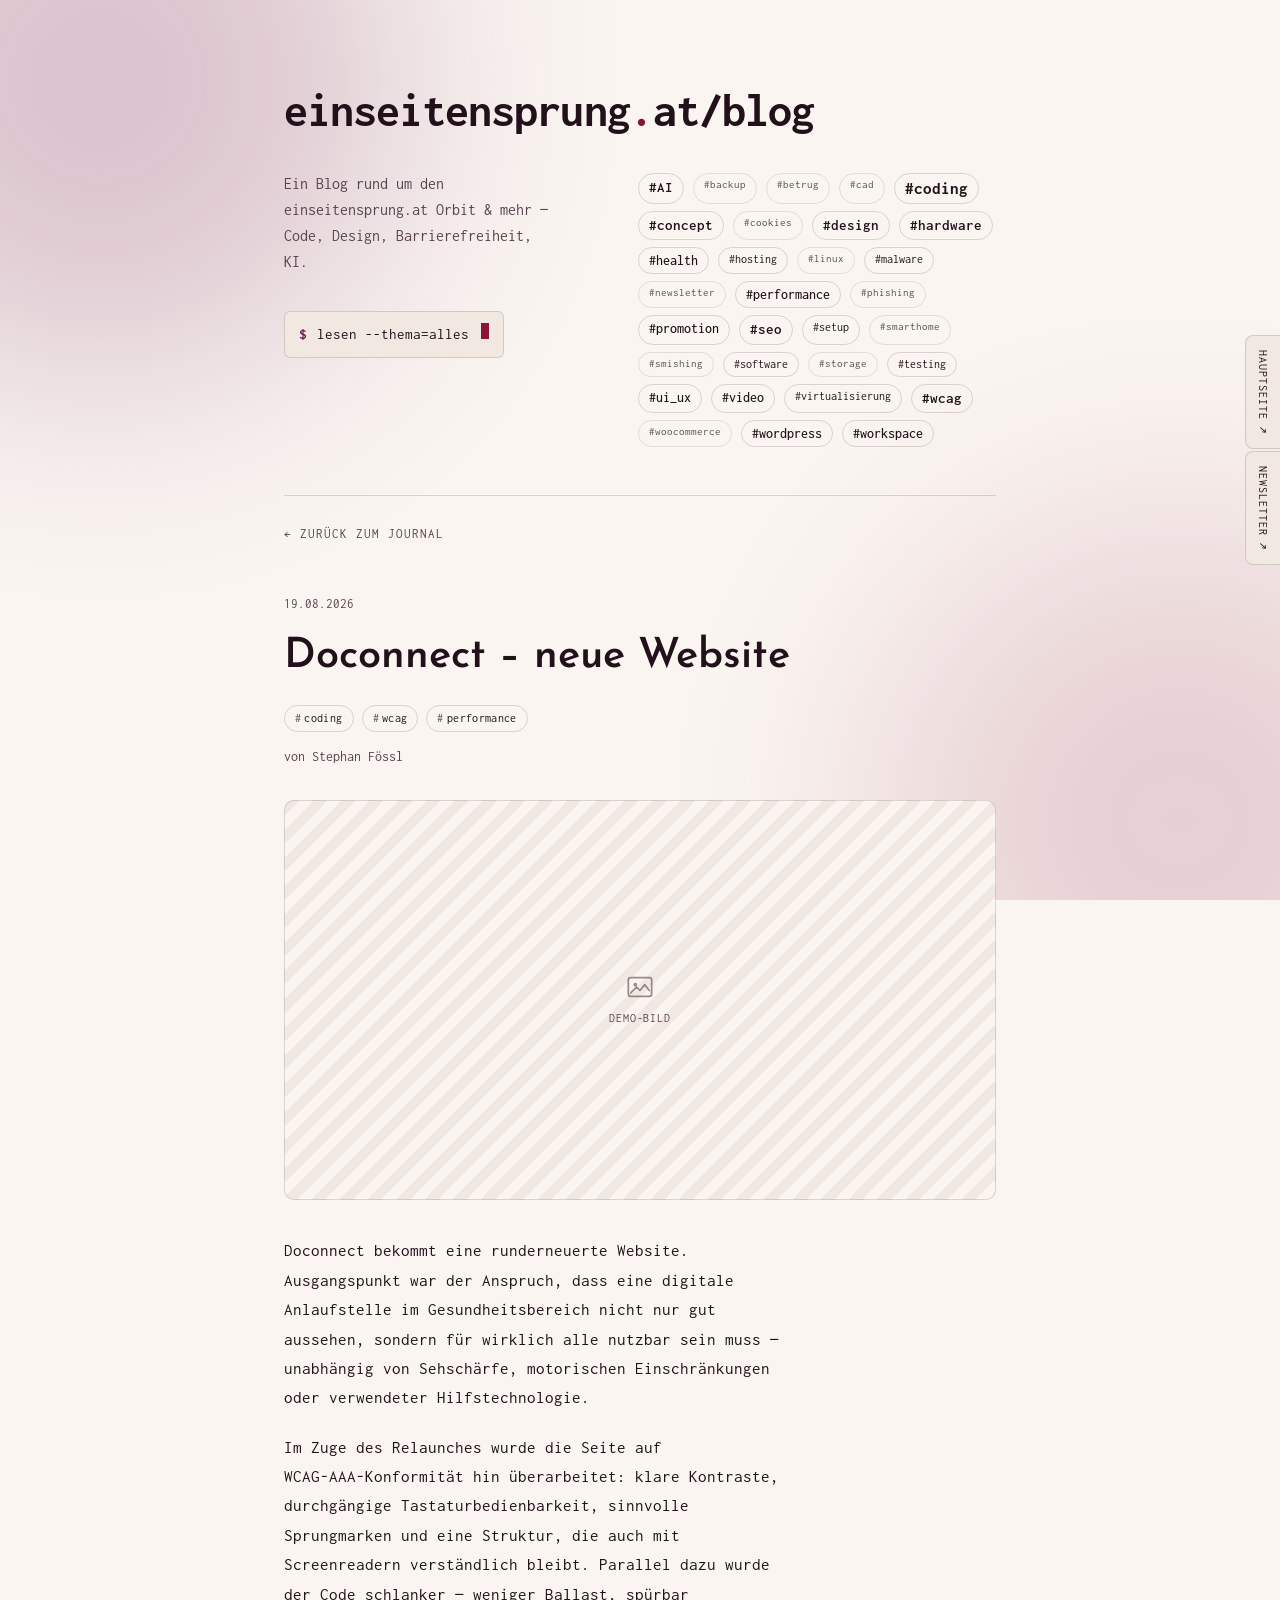
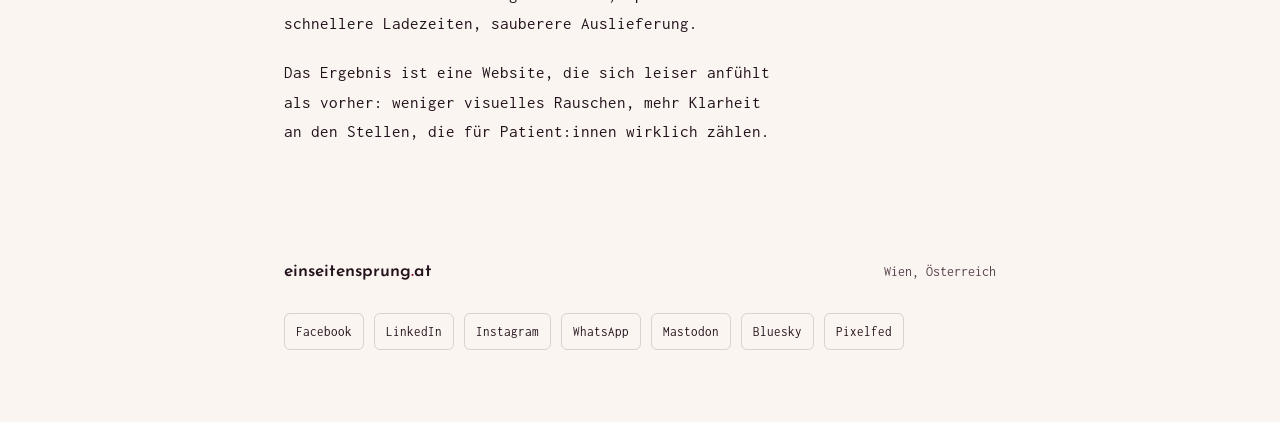
==== detail.html @ 9b56677b "Repo auf einseitensprung-blog umbenennen, Detailseite auf detail.html GitHub-Repo via gh repo rename" ====
<!doctype html>
<html lang="de">
<head>
<meta charset="utf-8">
<meta name="viewport" content="width=device-width, initial-scale=1">
<title>Doconnect &ndash; neue Website · Einseitensprung Journal</title>
<meta name="description" content="Doconnect bekommt eine runderneuerte Website: WCAG-AAA-konform und spürbar schneller ausgeliefert.">
<link rel="preconnect" href="https://fonts.googleapis.com">
<link rel="preconnect" href="https://fonts.gstatic.com" crossorigin>
<link href="https://fonts.googleapis.com/css2?family=Josefin+Sans:wght@300;500;600;700&family=Inconsolata:wght@400;500;700&display=swap" rel="stylesheet">
<link rel="stylesheet" href="assets/style.css">

</head>
<body>
<svg width="0" height="0" style="position:absolute" aria-hidden="true">
  <symbol id="icon-image" viewBox="0 0 24 24">
    <rect x="2" y="4" width="20" height="16" rx="2" fill="none" stroke="currentColor" stroke-width="1.5"/>
    <circle cx="8" cy="10" r="1.6" fill="currentColor"/>
    <path d="M4 17l5-5 3 3 4-5 4 5" fill="none" stroke="currentColor" stroke-width="1.5" stroke-linecap="round" stroke-linejoin="round"/>
  </symbol>
</svg>
<div class="glow" aria-hidden="true"></div>

<nav class="side-links" aria-label="Schnellzugriff">
  <a href="https://einseitensprung.at/" target="_blank" rel="noopener">Hauptseite &#8599;</a>
  <a href="https://einseitensprung.at/newsletter/" target="_blank" rel="noopener">Newsletter &#8599;</a>
</nav>

<div class="fab" id="fab">
  <button type="button" class="fab-toggle" aria-haspopup="true" aria-expanded="false" aria-controls="fab-menu" aria-label="Schnellzugriff öffnen">
    <span class="fab-icon" aria-hidden="true"></span>
  </button>
  <div class="fab-menu" id="fab-menu">
    <a href="https://einseitensprung.at/" target="_blank" rel="noopener">Hauptseite &#8599;</a>
    <a href="https://einseitensprung.at/newsletter/" target="_blank" rel="noopener">Newsletter &#8599;</a>
  </div>
</div>

<div class="wrap">

  <header class="hero">
    <h1 class="wordmark"><a href="index.html">einseitensprung<span class="dot">.</span>at/blog</a></h1>
    <div class="hero-body">
      <div class="intro">
        <p class="tagline">Ein Blog rund um den einseitensprung.at&nbsp;Orbit &amp; mehr &mdash; Code, Design, Barrierefreiheit, KI.</p>
        <div class="prompt">
          <span class="sym">$</span> lesen --thema=alles<span class="cursor" aria-hidden="true"></span>
        </div>
      </div>
      <nav class="tagcloud" aria-label="Themen">
        <a class="cloud-tag t2 c-plum" href="https://einseitensprung.at/blog/search.asp?tag=AI" target="_blank" rel="noopener">#AI</a>
        <a class="cloud-tag t5 c-blue" href="https://einseitensprung.at/blog/search.asp?tag=backup" target="_blank" rel="noopener">#backup</a>
        <a class="cloud-tag t5 c-plum" href="https://einseitensprung.at/blog/search.asp?tag=betrug" target="_blank" rel="noopener">#betrug</a>
        <a class="cloud-tag t5 c-blue" href="https://einseitensprung.at/blog/search.asp?tag=cad" target="_blank" rel="noopener">#cad</a>
        <a class="cloud-tag t1 c-blue" href="https://einseitensprung.at/blog/search.asp?tag=coding" target="_blank" rel="noopener">#coding</a>
        <a class="cloud-tag t2 c-magenta" href="https://einseitensprung.at/blog/search.asp?tag=concept" target="_blank" rel="noopener">#concept</a>
        <a class="cloud-tag t5 c-cyan" href="https://einseitensprung.at/blog/search.asp?tag=cookies" target="_blank" rel="noopener">#cookies</a>
        <a class="cloud-tag t2 c-magenta" href="https://einseitensprung.at/blog/search.asp?tag=design" target="_blank" rel="noopener">#design</a>
        <a class="cloud-tag t2 c-blue" href="https://einseitensprung.at/blog/search.asp?tag=hardware" target="_blank" rel="noopener">#hardware</a>
        <a class="cloud-tag t3 c-cyan" href="https://einseitensprung.at/blog/search.asp?tag=health" target="_blank" rel="noopener">#health</a>
        <a class="cloud-tag t4 c-blue" href="https://einseitensprung.at/blog/search.asp?tag=hosting" target="_blank" rel="noopener">#hosting</a>
        <a class="cloud-tag t5 c-blue" href="https://einseitensprung.at/blog/search.asp?tag=linux" target="_blank" rel="noopener">#linux</a>
        <a class="cloud-tag t4 c-plum" href="https://einseitensprung.at/blog/search.asp?tag=malware" target="_blank" rel="noopener">#malware</a>
        <a class="cloud-tag t5 c-magenta" href="https://einseitensprung.at/blog/search.asp?tag=newsletter" target="_blank" rel="noopener">#newsletter</a>
        <a class="cloud-tag t3 c-lime" href="https://einseitensprung.at/blog/search.asp?tag=performance" target="_blank" rel="noopener">#performance</a>
        <a class="cloud-tag t5 c-plum" href="https://einseitensprung.at/blog/search.asp?tag=phishing" target="_blank" rel="noopener">#phishing</a>
        <a class="cloud-tag t3 c-magenta" href="https://einseitensprung.at/blog/search.asp?tag=promotion" target="_blank" rel="noopener">#promotion</a>
        <a class="cloud-tag t2 c-lime" href="https://einseitensprung.at/blog/search.asp?tag=seo" target="_blank" rel="noopener">#seo</a>
        <a class="cloud-tag t4 c-blue" href="https://einseitensprung.at/blog/search.asp?tag=setup" target="_blank" rel="noopener">#setup</a>
        <a class="cloud-tag t5 c-blue" href="https://einseitensprung.at/blog/search.asp?tag=smarthome" target="_blank" rel="noopener">#smarthome</a>
        <a class="cloud-tag t5 c-plum" href="https://einseitensprung.at/blog/search.asp?tag=smishing" target="_blank" rel="noopener">#smishing</a>
        <a class="cloud-tag t4 c-blue" href="https://einseitensprung.at/blog/search.asp?tag=software" target="_blank" rel="noopener">#software</a>
        <a class="cloud-tag t5 c-blue" href="https://einseitensprung.at/blog/search.asp?tag=storage" target="_blank" rel="noopener">#storage</a>
        <a class="cloud-tag t4 c-lime" href="https://einseitensprung.at/blog/search.asp?tag=testing" target="_blank" rel="noopener">#testing</a>
        <a class="cloud-tag t3 c-magenta" href="https://einseitensprung.at/blog/search.asp?tag=ui_ux" target="_blank" rel="noopener">#ui_ux</a>
        <a class="cloud-tag t3 c-plum" href="https://einseitensprung.at/blog/search.asp?tag=video" target="_blank" rel="noopener">#video</a>
        <a class="cloud-tag t4 c-blue" href="https://einseitensprung.at/blog/search.asp?tag=virtualisierung" target="_blank" rel="noopener">#virtualisierung</a>
        <a class="cloud-tag t2 c-cyan" href="https://einseitensprung.at/blog/search.asp?tag=wcag" target="_blank" rel="noopener">#wcag</a>
        <a class="cloud-tag t5 c-blue" href="https://einseitensprung.at/blog/search.asp?tag=woocommerce" target="_blank" rel="noopener">#woocommerce</a>
        <a class="cloud-tag t3 c-blue" href="https://einseitensprung.at/blog/search.asp?tag=wordpress" target="_blank" rel="noopener">#wordpress</a>
        <a class="cloud-tag t3 c-blue" href="https://einseitensprung.at/blog/search.asp?tag=workspace" target="_blank" rel="noopener">#workspace</a>
      </nav>
    </div>
  </header>

  <a class="back-link" href="index.html">&larr; zurück zum journal</a>

  <main>
    <article class="article">
      <p class="article-date">19.08.2026</p>
      <h2 class="article-title">Doconnect &ndash; neue Website</h2>
      <div class="tags article-tags">
        <span class="tag">coding</span>
        <span class="tag">wcag</span>
        <span class="tag">performance</span>
      </div>
      <p class="byline">von Stephan Fössl</p>

      <div class="entry-media article-hero" aria-hidden="true">
        <svg class="entry-media-icon" viewBox="0 0 24 24"><use href="#icon-image"></use></svg>
        <span>Demo-Bild</span>
      </div>

      <div class="prose">
        <p>Doconnect bekommt eine runderneuerte Website. Ausgangspunkt war der Anspruch, dass eine digitale Anlaufstelle im Gesundheitsbereich nicht nur gut aussehen, sondern für wirklich alle nutzbar sein muss &mdash; unabhängig von Sehschärfe, motorischen Einschränkungen oder verwendeter Hilfstechnologie.</p>
        <p>Im Zuge des Relaunches wurde die Seite auf WCAG&#8209;AAA&#8209;Konformität hin überarbeitet: klare Kontraste, durchgängige Tastaturbedienbarkeit, sinnvolle Sprungmarken und eine Struktur, die auch mit Screenreadern verständlich bleibt. Parallel dazu wurde der Code schlanker &mdash; weniger Ballast, spürbar schnellere Ladezeiten, sauberere Auslieferung.</p>
        <p>Das Ergebnis ist eine Website, die sich leiser anfühlt als vorher: weniger visuelles Rauschen, mehr Klarheit an den Stellen, die für Patient:innen wirklich zählen.</p>
      </div>
    </article>
  </main>

  <footer>
    <div class="connect-line">
      <a class="site" href="https://einseitensprung.at/" target="_blank" rel="noopener">einseitensprung<span class="dot">.</span>at</a>
      <span class="meta">Wien, Österreich</span>
    </div>
    <nav class="socials" aria-label="Social Media">
      <a href="https://facebook.com/einseitensprung" target="_blank" rel="noopener">Facebook</a>
      <a href="https://linkedin.com/in/stephan-foessl" target="_blank" rel="noopener">LinkedIn</a>
      <a href="https://www.instagram.com/einseitensprung" target="_blank" rel="noopener">Instagram</a>
      <a href="https://wa.me/+436648585136" target="_blank" rel="noopener">WhatsApp</a>
      <a href="https://wien.rocks/@einseitensprung" target="_blank" rel="noopener">Mastodon</a>
      <a href="https://bsky.app/profile/stephanfoessl.bsky.social" target="_blank" rel="noopener">Bluesky</a>
      <a href="https://pixelfed.social/stephan_foessl" target="_blank" rel="noopener">Pixelfed</a>
    </nav>
  </footer>

</div>

<script src="assets/script.js"></script>
</body>
</html>
---- assets/style.css ----
:root{
  --paper:#faf5f1;
  --paper-raised:#f2e8e2;
  --ink:#22111a;
  --ink-soft:#58424e;
  --rule: rgba(34,17,26,0.15);
  --plum:#6b1550;
  --magenta:#8a1339;
  --blue:#1f3a73;
  --lime:#2e4712;
  --cyan:#0e4747;
  --shadow: rgba(34,17,26,0.28);
}

@media (prefers-color-scheme: dark){
  :root:not([data-theme="light"]){
    --paper:#170e14;
    --paper-raised:#241621;
    --ink:#f5ece8;
    --ink-soft:#c7aec0;
    --rule: rgba(245,236,232,0.18);
    --plum:#e35aa8;
    --magenta:#ff7fc4;
    --blue:#86a8ee;
    --lime:#a3c46e;
    --cyan:#5fd6d6;
    --shadow: rgba(0,0,0,0.55);
  }
}

:root[data-theme="dark"]{
  --paper:#170e14;
  --paper-raised:#241621;
  --ink:#f5ece8;
  --ink-soft:#c7aec0;
  --rule: rgba(245,236,232,0.18);
  --plum:#e35aa8;
  --magenta:#ff7fc4;
  --blue:#86a8ee;
  --lime:#a3c46e;
  --cyan:#5fd6d6;
  --shadow: rgba(0,0,0,0.55);
}

*{ box-sizing:border-box; }

.glow{
  position:fixed;
  inset:0;
  overflow:hidden;
  pointer-events:none;
  z-index:0;
}
.glow::before, .glow::after{
  content:"";
  position:absolute;
  width:600px;
  height:600px;
  border-radius:50%;
  filter:blur(120px);
}
.glow::before{ top:-220px; left:-200px; background:var(--plum); opacity:.22; }
.glow::after{ bottom:-220px; right:-200px; background:var(--magenta); opacity:.16; }

.wrap{ position:relative; z-index:1; }

body{
  margin:0;
  background:var(--paper);
  color:var(--ink);
  font-family:'Inconsolata', ui-monospace, 'SFMono-Regular', Menlo, monospace;
  font-size:16px;
  line-height:1.6;
  -webkit-font-smoothing:antialiased;
}

a{ color:var(--plum); }
a:focus-visible, button:focus-visible, .rail-item:focus-visible{
  outline:2px solid var(--magenta);
  outline-offset:3px;
  border-radius:2px;
}

h1,h2,h3,.display{
  font-family:'Josefin Sans', 'Century Gothic', Futura, sans-serif;
  font-weight:600;
  text-wrap:balance;
  margin:0;
}

.wrap{
  max-width:760px;
  margin:0 auto;
  padding:0 24px;
}

/* ---------- Hero ---------- */

.hero{
  padding:72px 0 48px;
  border-bottom:1px solid var(--rule);
}

.wordmark{
  font-family:'Inconsolata', ui-monospace, 'SFMono-Regular', Menlo, monospace;
  font-size:clamp(1.15rem, 6vw, 3rem);
  font-weight:700;
  letter-spacing:-0.02em;
  color:var(--ink);
  white-space:nowrap;
}
.wordmark a{ color:inherit; text-decoration:none; }
.wordmark .dot{
  display:inline-block;
  color:var(--magenta);
  animation:dot-jump 1.8s ease-in-out infinite;
}
@keyframes dot-jump{
  0%, 20%, 50%, 80%, 100%{ transform:translateY(0); }
  40%{ transform:translateY(-0.28em); }
  60%{ transform:translateY(-0.12em); }
}

.hero-body{
  display:flex;
  flex-wrap:wrap;
  gap:36px;
  margin-top:22px;
  align-items:flex-start;
}

.intro{ flex:1 1 260px; min-width:220px; }

.tagline{
  margin-top:0;
  max-width:34ch;
  color:var(--ink-soft);
  font-size:1.02rem;
}

.tagcloud{
  flex:1 1 300px;
  min-width:240px;
  display:flex;
  flex-wrap:wrap;
  align-content:flex-start;
  gap:7px 9px;
  padding-top:2px;
}
.cloud-tag{
  --tag-c:var(--plum);
  text-decoration:none;
  color:var(--ink);
  border:1px solid var(--rule);
  border-radius:999px;
  padding:3px 10px;
  line-height:1.4;
  white-space:nowrap;
}
.cloud-tag:hover, .cloud-tag:focus-visible{
  border-color:var(--tag-c);
  color:var(--tag-c);
  background:var(--paper-raised);
}
.cloud-tag.t1{ font-size:1.05rem; font-weight:700; }
.cloud-tag.t2{ font-size:0.94rem; font-weight:600; }
.cloud-tag.t3{ font-size:0.85rem; font-weight:500; }
.cloud-tag.t4{ font-size:0.76rem; font-weight:400; }
.cloud-tag.t5{ font-size:0.7rem; font-weight:400; opacity:.72; }
.cloud-tag.c-blue{ --tag-c:var(--blue); }
.cloud-tag.c-magenta{ --tag-c:var(--magenta); }
.cloud-tag.c-lime{ --tag-c:var(--lime); }
.cloud-tag.c-cyan{ --tag-c:var(--cyan); }
.cloud-tag.c-plum{ --tag-c:var(--plum); }

.prompt{
  margin-top:20px;
  display:inline-flex;
  align-items:baseline;
  gap:10px;
  font-size:0.95rem;
  color:var(--ink);
  background:var(--paper-raised);
  border:1px solid var(--rule);
  border-radius:6px;
  padding:10px 14px;
}
.prompt .sym{ color:var(--plum); font-weight:700; }
.cursor{
  display:inline-block;
  width:8px; height:1.1em;
  background:var(--magenta);
  margin-left:2px;
  animation:blink 1.1s steps(1) infinite;
  vertical-align:text-bottom;
}
@media (prefers-reduced-motion: reduce){
  .cursor{ animation:none; opacity:.75; }
  .wordmark .dot{ animation:none; }
  .fab-icon, .fab-icon::before, .fab-icon::after, .fab-menu, .fab-menu a{ transition:none; }
}
@keyframes blink{ 50%{ opacity:0; } }

/* ---------- Section labels ---------- */

.label{
  font-family:'Inconsolata', ui-monospace, 'SFMono-Regular', Menlo, monospace;
  font-weight:400;
  font-size:0.8rem;
  letter-spacing:0.14em;
  text-transform:uppercase;
  color:var(--ink-soft);
  margin:0 0 22px;
}
.label::before{ content:"// "; color:var(--magenta); }

section{ padding:56px 0; border-bottom:1px solid var(--rule); }
section:last-of-type{ border-bottom:none; }

/* ---------- Journal / log feed ---------- */

.rail{
  display:grid;
  grid-template-columns:96px 1fr;
  column-gap:48px;
}

.rail-item{
  display:contents;
}

.rail-date{
  grid-column:1;
  position:relative;
  font-size:0.82rem;
  color:var(--ink-soft);
  padding-top:2px;
  text-align:right;
  font-variant-numeric:tabular-nums;
}

.rail-date::after{
  content:"";
  position:absolute;
  top:6px;
  right:-19px;
  width:9px; height:9px;
  border-radius:50%;
  background:var(--magenta);
  box-shadow:0 0 0 3px var(--paper);
}

.rail-line{
  grid-column:1;
  position:relative;
}
.rail-line::before{
  content:"";
  position:absolute;
  top:0; bottom:0;
  right:-15px;
  width:1px;
  background:var(--rule);
}

.entry{
  grid-column:2;
  padding-bottom:34px;
}
.rail-item:last-child .entry{ padding-bottom:6px; }

.entry h3{
  font-size:1.28rem;
  margin-bottom:6px;
  color:var(--ink);
}
.entry h3 a{ color:inherit; text-decoration:none; }
.entry h3 a:hover, .entry h3 a:focus-visible{ color:var(--magenta); text-decoration:underline; }

.entry p{
  margin:0 0 12px;
  color:var(--ink-soft);
  font-size:1.08rem;
  line-height:1.55;
  max-width:52ch;
}

.tags{ display:flex; flex-wrap:wrap; gap:8px; }
.tag{
  display:inline-flex;
  align-items:center;
  gap:3px;
  font-size:0.76rem;
  letter-spacing:0.03em;
  padding:3px 10px;
  border:1px solid var(--rule);
  border-radius:999px;
  color:var(--ink);
}
.tag::before{ content:"#"; color:var(--ink-soft); }

.entry-media{
  width:100%;
  aspect-ratio:16/9;
  margin:14px 0;
  border:1px solid var(--rule);
  border-radius:10px;
  background:repeating-linear-gradient(135deg, var(--paper-raised) 0px, var(--paper-raised) 10px, var(--paper) 10px, var(--paper) 20px);
  display:flex;
  flex-direction:column;
  align-items:center;
  justify-content:center;
  gap:8px;
  color:var(--ink-soft);
}
.entry-media-icon{ width:28px; height:28px; opacity:.6; }
.entry-media span{
  font-size:0.72rem;
  letter-spacing:0.08em;
  text-transform:uppercase;
}

/* ---------- Pagination ---------- */

.pagination{
  display:flex;
  align-items:center;
  justify-content:center;
  flex-wrap:wrap;
  gap:10px;
  margin-top:44px;
}
.page-numbers{ display:flex; flex-wrap:wrap; gap:6px; }
.page-btn{
  font-family:'Inconsolata', monospace;
  font-size:0.85rem;
  color:var(--ink);
  background:transparent;
  border:1px solid var(--rule);
  border-radius:8px;
  padding:8px 13px;
  cursor:pointer;
  transition:border-color .15s, color .15s, background .15s, transform .15s;
}
.page-btn:hover:not(:disabled):not(.is-active){
  border-color:var(--magenta);
  color:var(--magenta);
  background:var(--paper-raised);
  transform:translateY(-1px);
}
.page-btn:active:not(:disabled):not(.is-active){ transform:translateY(0); }
.page-num{ min-width:40px; text-align:center; }
.page-btn.is-active{
  background:var(--magenta);
  border-color:var(--magenta);
  color:var(--paper);
  font-weight:700;
  cursor:default;
}
.page-btn:disabled{ opacity:.35; cursor:not-allowed; }
.pagination-note{
  width:100%;
  text-align:center;
  margin-top:14px;
  font-size:0.76rem;
  color:var(--ink-soft);
}

/* ---------- About ---------- */

.about{
  display:grid;
  grid-template-columns:1fr;
  gap:18px;
}
.about .who{
  font-family:'Josefin Sans', sans-serif;
  font-size:1.6rem;
  font-weight:600;
}
.about .role{ color:var(--plum); }
.focus-list{
  display:flex;
  flex-wrap:wrap;
  gap:10px 22px;
  margin-top:6px;
  padding:0;
  list-style:none;
  color:var(--ink-soft);
  font-size:0.92rem;
}
.focus-list li::before{ content:"— "; color:var(--magenta); }

/* ---------- Verified / seals ---------- */

.seals{
  display:flex;
  flex-wrap:wrap;
  gap:14px;
}
.seal{
  border:1px solid var(--rule);
  border-radius:10px;
  padding:14px 16px;
  min-width:150px;
  background:var(--paper-raised);
}
.seal .big{
  font-family:'Josefin Sans', sans-serif;
  font-weight:700;
  font-size:1.05rem;
  color:var(--plum);
}
.seal .small{
  display:block;
  margin-top:4px;
  font-size:0.76rem;
  color:var(--ink-soft);
  letter-spacing:0.02em;
}

/* ---------- Sticky side links ---------- */

.side-links{
  position:fixed;
  right:0;
  top:50%;
  transform:translateY(-50%);
  z-index:5;
  display:flex;
  flex-direction:column;
  gap:2px;
}
.side-links a{
  writing-mode:vertical-rl;
  text-orientation:mixed;
  text-decoration:none;
  font-size:0.78rem;
  letter-spacing:0.08em;
  text-transform:uppercase;
  color:var(--ink);
  background:var(--paper-raised);
  border:1px solid var(--rule);
  border-right:none;
  border-radius:8px 0 0 8px;
  padding:14px 7px;
  transition:background .15s, color .15s, padding-right .15s, border-color .15s;
}
.side-links a:hover, .side-links a:focus-visible{
  color:var(--paper);
  background:var(--magenta);
  border-color:var(--magenta);
  padding-right:11px;
}
@media (max-width:900px){
  .side-links{ display:none; }
}

/* ---------- Mobile FAB (Hauptseite / Newsletter) ---------- */

.fab{
  display:none;
  position:fixed;
  right:18px;
  bottom:18px;
  z-index:6;
}
@media (max-width:900px){
  .fab{ display:block; }
}

.fab-toggle{
  width:35px;
  height:35px;
  border-radius:50%;
  border:none;
  background:var(--magenta);
  color:var(--paper);
  display:flex;
  align-items:center;
  justify-content:center;
  cursor:pointer;
  box-shadow:0 6px 14px var(--shadow);
  transition:background .15s;
}
.fab-icon{
  position:relative;
  width:15px;
  height:2px;
  background:currentColor;
  border-radius:1px;
  transition:background .2s;
}
.fab-icon::before, .fab-icon::after{
  content:"";
  position:absolute;
  left:0;
  width:15px;
  height:2px;
  background:currentColor;
  border-radius:1px;
  transition:transform .2s, top .2s;
}
.fab-icon::before{ top:-5px; }
.fab-icon::after{ top:5px; }
.fab.is-open .fab-toggle{ background:var(--ink); }
.fab.is-open .fab-icon{ background:transparent; }
.fab.is-open .fab-icon::before{ top:0; transform:rotate(45deg); }
.fab.is-open .fab-icon::after{ top:0; transform:rotate(-45deg); }

.fab-menu{
  position:absolute;
  right:0;
  bottom:47px;
  display:flex;
  flex-direction:column;
  align-items:flex-end;
  gap:10px;
  opacity:0;
  pointer-events:none;
  transform:translateY(8px);
  transition:opacity .18s, transform .18s;
}
.fab.is-open .fab-menu{ opacity:1; pointer-events:auto; transform:translateY(0); }
.fab-menu a{
  white-space:nowrap;
  text-decoration:none;
  font-size:0.85rem;
  color:var(--ink);
  background:var(--paper-raised);
  border:1px solid var(--rule);
  border-radius:999px;
  padding:10px 16px;
  box-shadow:0 4px 14px var(--shadow);
  transition:background .15s, color .15s, border-color .15s;
}
.fab-menu a:hover, .fab-menu a:focus-visible{
  color:var(--paper);
  background:var(--magenta);
  border-color:var(--magenta);
}

/* ---------- Article (detail page) ---------- */

.back-link{
  display:inline-flex;
  align-items:center;
  margin-top:28px;
  gap:6px;
  font-size:0.8rem;
  letter-spacing:0.08em;
  text-transform:uppercase;
  color:var(--ink-soft);
  text-decoration:none;
}
.back-link:hover, .back-link:focus-visible{ color:var(--magenta); }

.article{ padding:48px 0 64px; }

.article-date{
  font-size:0.82rem;
  color:var(--ink-soft);
  margin:0 0 10px;
  font-variant-numeric:tabular-nums;
}
.article-title{
  font-size:clamp(1.7rem, 4vw, 2.6rem);
  margin-bottom:14px;
}
.article-tags{ margin-bottom:14px; }
.byline{
  font-size:0.85rem;
  color:var(--ink-soft);
  margin:0 0 32px;
}
.article-hero{ margin:0 0 36px; }

.prose{ max-width:62ch; }
.prose p{
  margin:0 0 20px;
  font-size:1.08rem;
  line-height:1.7;
  color:var(--ink);
}
.prose p:last-child{ margin-bottom:0; }

/* ---------- Footer ---------- */

footer{ padding:48px 0 72px; }
.connect-line{
  display:flex;
  align-items:baseline;
  justify-content:space-between;
  flex-wrap:wrap;
  gap:16px;
  margin-bottom:26px;
}
.connect-line .site{
  font-family:'Josefin Sans', sans-serif;
  font-weight:600;
  font-size:1.1rem;
  color:var(--ink);
  text-decoration:none;
}
.connect-line .site:hover, .connect-line .site:focus-visible{ color:var(--magenta); }
.connect-line .site .dot{ color:var(--magenta); }
.connect-line .meta{ color:var(--ink-soft); font-size:0.86rem; }

.socials{
  display:flex;
  flex-wrap:wrap;
  gap:10px;
}
.socials a{
  text-decoration:none;
  font-size:0.82rem;
  color:var(--ink);
  border:1px solid var(--rule);
  border-radius:6px;
  padding:7px 11px;
  transition:border-color .15s, color .15s;
}
.socials a:hover{ border-color:var(--magenta); color:var(--magenta); }

.fineprint{
  margin-top:30px;
  font-size:0.78rem;
  color:var(--ink-soft);
  border-top:1px solid var(--rule);
  padding-top:20px;
}

@media (max-width:520px){
  .rail{ grid-template-columns:64px 1fr; column-gap:21px; }
  .rail-date::after{ right:-14px; }
  .rail-line::before{ right:-11px; }

  .glow::before, .glow::after{ width:220px; height:220px; filter:blur(45px); }
  .glow::before{ top:-80px; left:-80px; }
  .glow::after{ bottom:-80px; right:-80px; }
}
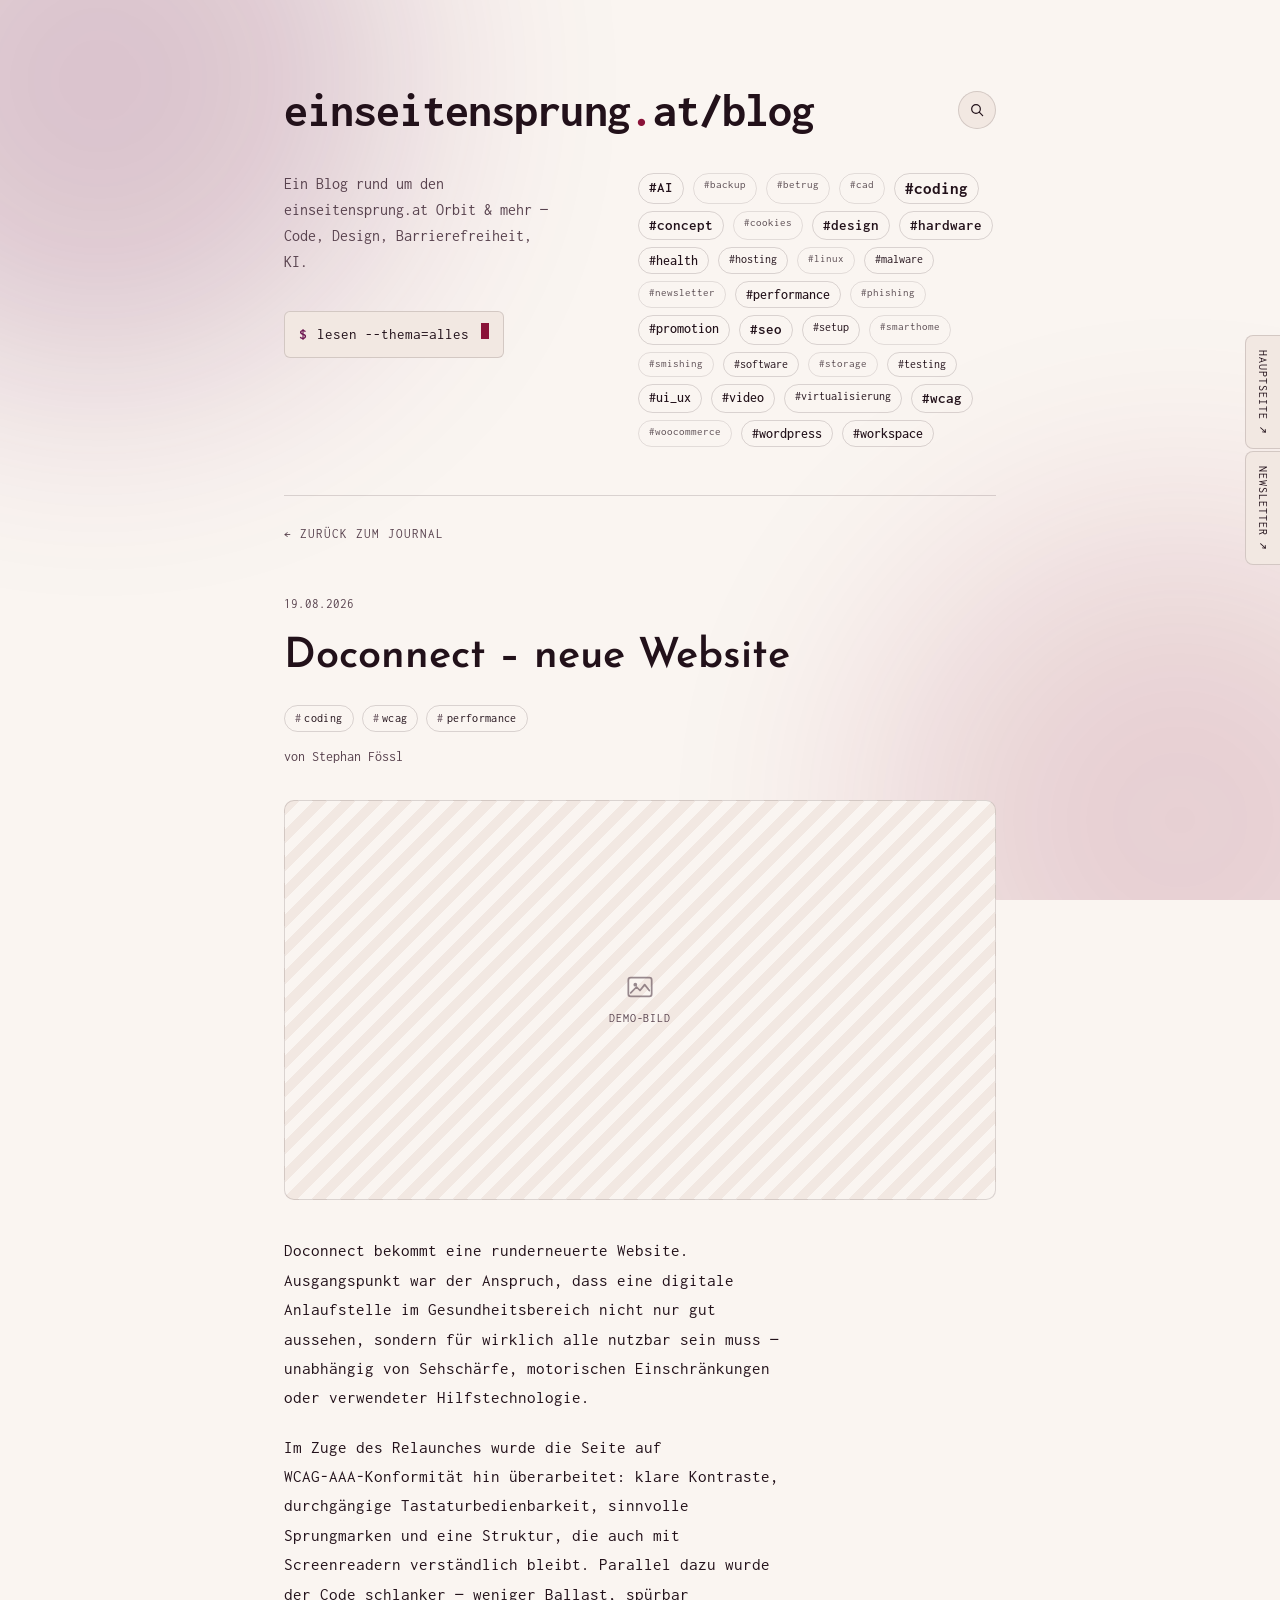
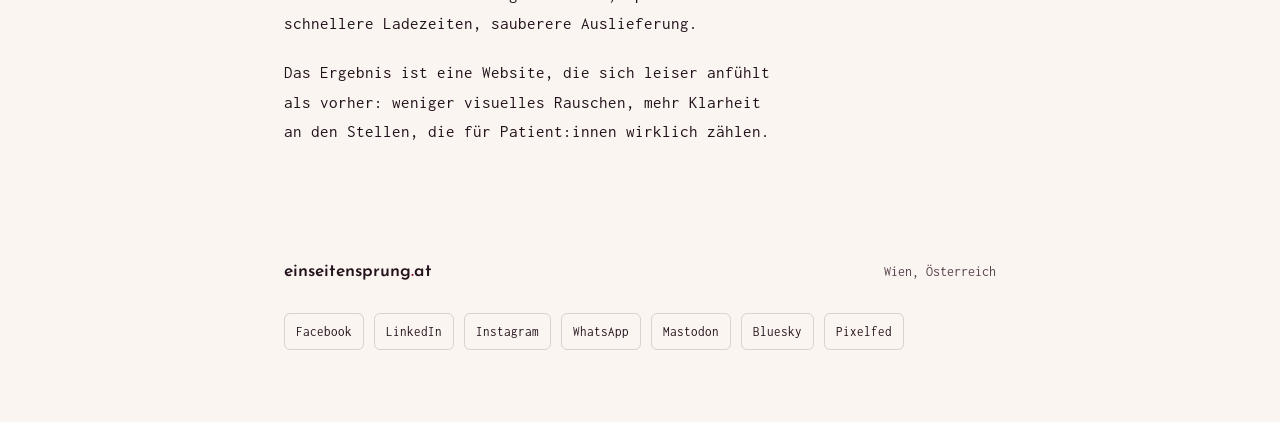
==== commit 0c1abe1f: "Expandierendes Suchfeld im Header ergänzen Lupe-Icon-Button neben der Wordmark öffnet ein Textfeld (" ====
--- a/detail.html
+++ b/detail.html
@@ -17,6 +17,10 @@
     <rect x="2" y="4" width="20" height="16" rx="2" fill="none" stroke="currentColor" stroke-width="1.5"/>
     <circle cx="8" cy="10" r="1.6" fill="currentColor"/>
     <path d="M4 17l5-5 3 3 4-5 4 5" fill="none" stroke="currentColor" stroke-width="1.5" stroke-linecap="round" stroke-linejoin="round"/>
+  </symbol>
+  <symbol id="icon-search" viewBox="0 0 24 24">
+    <circle cx="10.5" cy="10.5" r="6.5" fill="none" stroke="currentColor" stroke-width="1.8"/>
+    <line x1="15.3" y1="15.3" x2="20.5" y2="20.5" stroke="currentColor" stroke-width="1.8" stroke-linecap="round"/>
   </symbol>
 </svg>
 <div class="glow" aria-hidden="true"></div>
@@ -39,7 +43,15 @@
 <div class="wrap">
 
   <header class="hero">
-    <h1 class="wordmark"><a href="index.html">einseitensprung<span class="dot">.</span>at/blog</a></h1>
+    <div class="hero-top">
+      <h1 class="wordmark"><a href="index.html">einseitensprung<span class="dot">.</span>at/blog</a></h1>
+      <div class="search" id="search">
+        <input type="text" id="search-input" class="search-input" placeholder="Suchen&hellip;" aria-label="Suchen" autocomplete="off">
+        <button type="button" class="search-toggle" aria-expanded="false" aria-controls="search-input" aria-label="Suche öffnen">
+          <svg class="search-icon" viewBox="0 0 24 24" aria-hidden="true"><use href="#icon-search"></use></svg>
+        </button>
+      </div>
+    </div>
     <div class="hero-body">
       <div class="intro">
         <p class="tagline">Ein Blog rund um den einseitensprung.at&nbsp;Orbit &amp; mehr &mdash; Code, Design, Barrierefreiheit, KI.</p>
--- a/assets/style.css
+++ b/assets/style.css
@@ -121,6 +121,64 @@
   60%{ transform:translateY(-0.12em); }
 }
 
+.hero-top{
+  display:flex;
+  flex-wrap:wrap;
+  align-items:center;
+  justify-content:space-between;
+  gap:16px;
+}
+
+.search{
+  position:relative;
+  display:flex;
+  align-items:center;
+  justify-content:flex-end;
+  height:38px;
+}
+.search-input{
+  position:absolute;
+  right:0;
+  top:0;
+  height:38px;
+  width:0;
+  padding:0;
+  border:1px solid var(--rule);
+  border-radius:999px;
+  background:var(--paper-raised);
+  color:var(--ink);
+  font-family:'Inconsolata', ui-monospace, 'SFMono-Regular', Menlo, monospace;
+  font-size:0.85rem;
+  opacity:0;
+  pointer-events:none;
+  transition:width .25s ease, opacity .18s ease, padding .25s ease;
+}
+.search-input::placeholder{ color:var(--ink-soft); }
+.search.is-open .search-input{
+  width:180px;
+  padding:0 44px 0 16px;
+  opacity:1;
+  pointer-events:auto;
+}
+.search-toggle{
+  position:relative;
+  z-index:1;
+  width:38px;
+  height:38px;
+  border-radius:50%;
+  border:1px solid var(--rule);
+  background:var(--paper-raised);
+  color:var(--ink);
+  display:flex;
+  align-items:center;
+  justify-content:center;
+  cursor:pointer;
+  transition:border-color .15s, color .15s;
+}
+.search-toggle:hover, .search-toggle:focus-visible{ border-color:var(--magenta); color:var(--magenta); }
+.search.is-open .search-toggle{ border-color:var(--magenta); color:var(--magenta); }
+.search-icon{ width:16px; height:16px; }
+
 .hero-body{
   display:flex;
   flex-wrap:wrap;
@@ -198,6 +256,7 @@
   .cursor{ animation:none; opacity:.75; }
   .wordmark .dot{ animation:none; }
   .fab-icon, .fab-icon::before, .fab-icon::after, .fab-menu, .fab-menu a{ transition:none; }
+  .search-input, .search-toggle{ transition:none; }
 }
 @keyframes blink{ 50%{ opacity:0; } }
 
@@ -639,3 +698,8 @@
   .glow::before{ top:-80px; left:-80px; }
   .glow::after{ bottom:-80px; right:-80px; }
 }
+
+@media (max-width:680px){
+  .hero-top{ flex-direction:column; align-items:flex-start; }
+  .search{ align-self:flex-end; }
+}
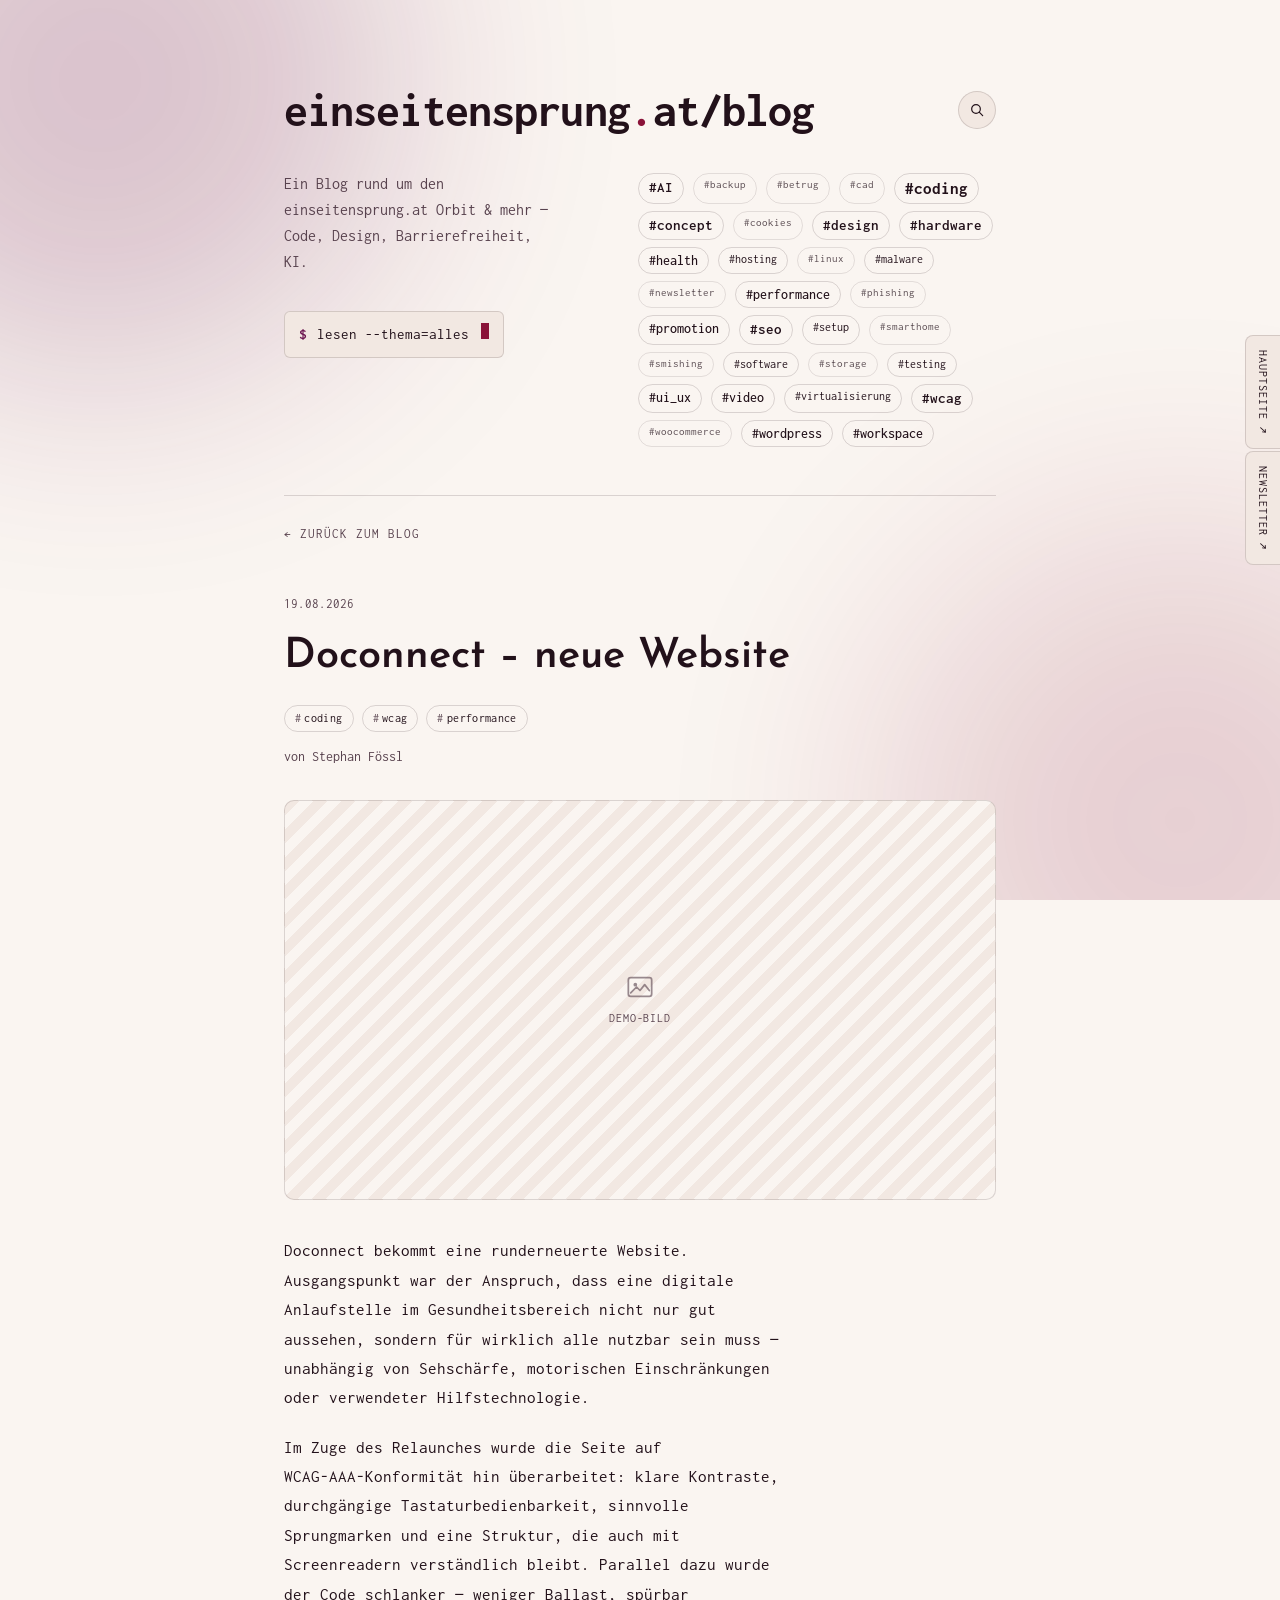
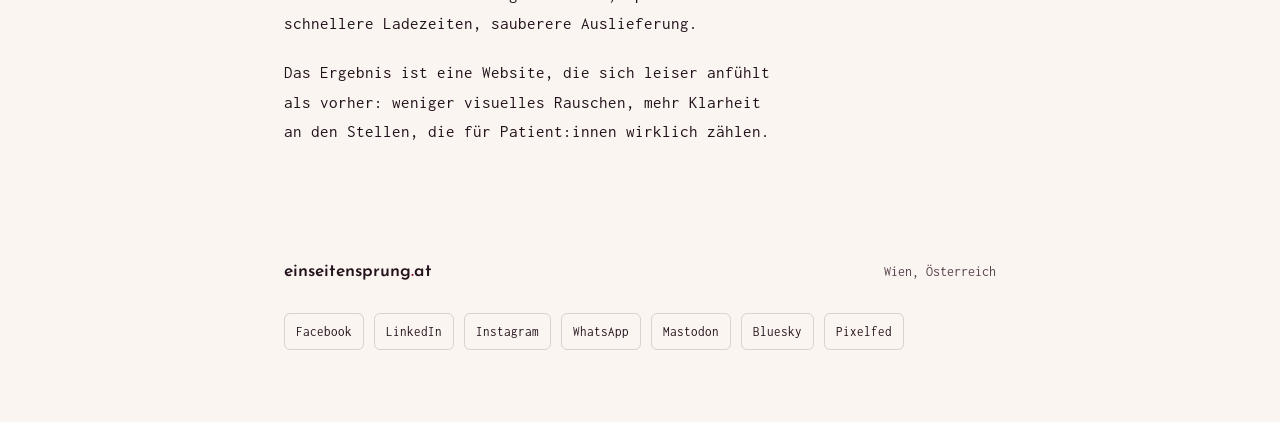
==== commit 548ee297: ""journal" durch "blog" ersetzen Sichtbare Vorkommen von "journal"/"Journal" auf "blog"/"Blog" umgest" ====
--- a/detail.html
+++ b/detail.html
@@ -3,7 +3,7 @@
 <head>
 <meta charset="utf-8">
 <meta name="viewport" content="width=device-width, initial-scale=1">
-<title>Doconnect &ndash; neue Website · Einseitensprung Journal</title>
+<title>Doconnect &ndash; neue Website · Einseitensprung Blog</title>
 <meta name="description" content="Doconnect bekommt eine runderneuerte Website: WCAG-AAA-konform und spürbar schneller ausgeliefert.">
 <link rel="preconnect" href="https://fonts.googleapis.com">
 <link rel="preconnect" href="https://fonts.gstatic.com" crossorigin>
@@ -95,7 +95,7 @@
     </div>
   </header>
 
-  <a class="back-link" href="index.html">&larr; zurück zum journal</a>
+  <a class="back-link" href="index.html">&larr; zurück zum blog</a>
 
   <main>
     <article class="article">
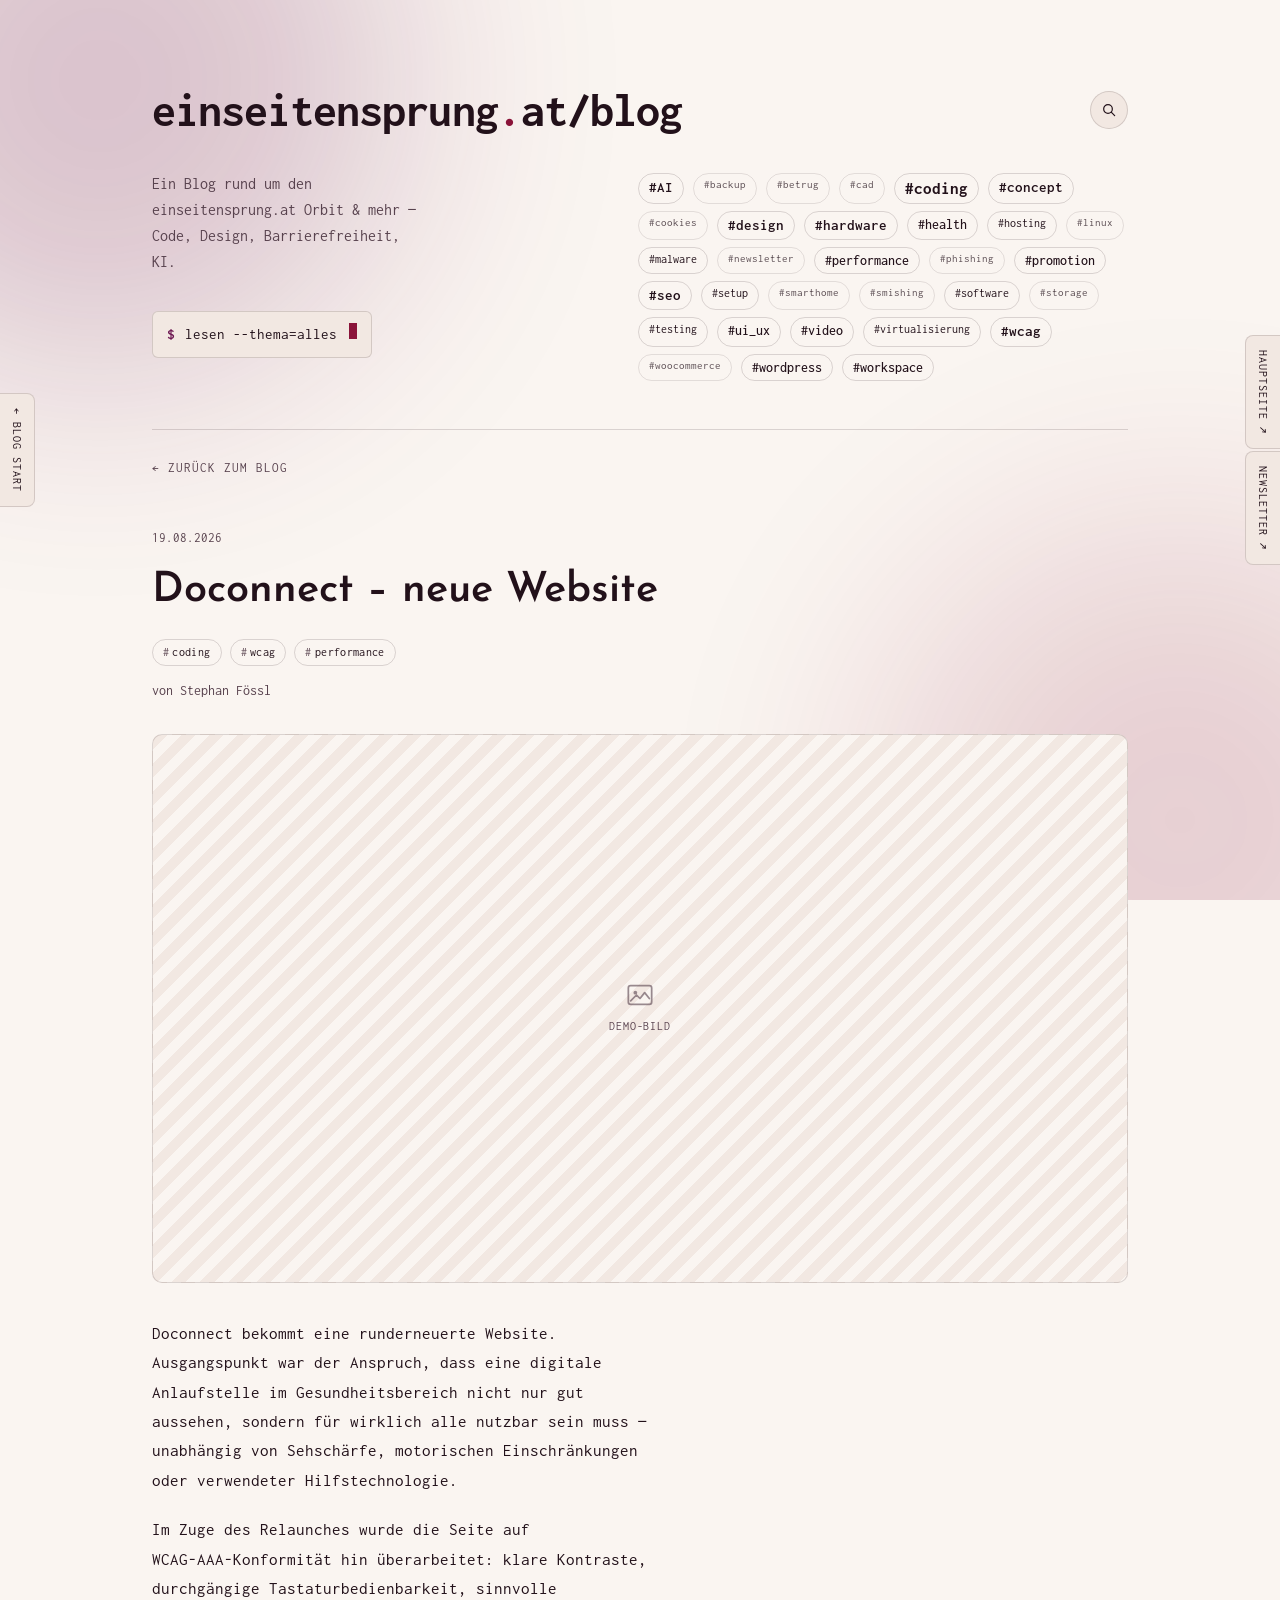
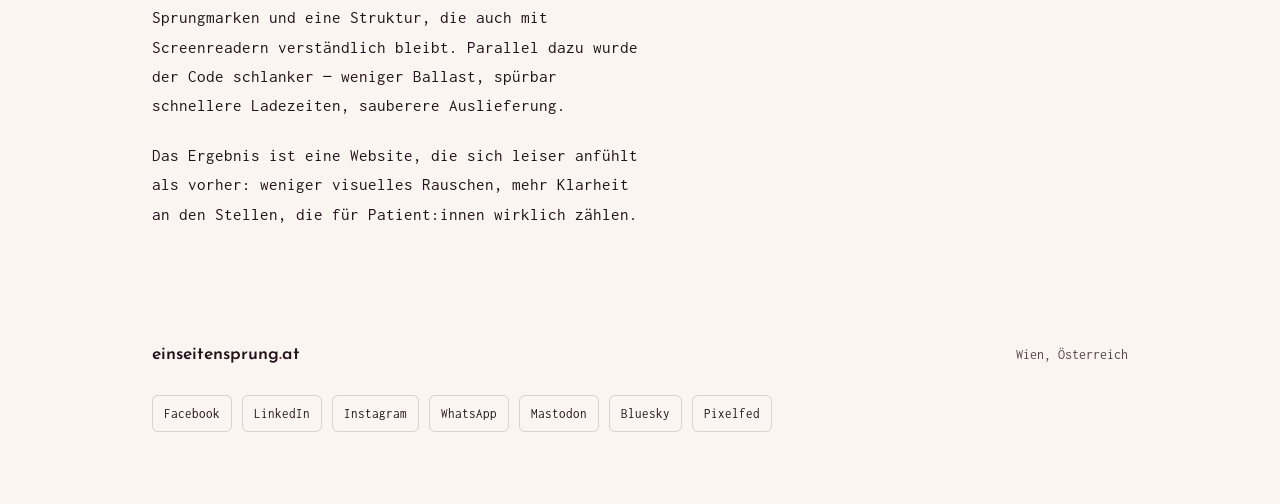
==== commit e5f47777: "Detailseite: fixiertes "blog start"-Navigationselement ergänzen Neuer vertikaler Tab am linken Viewp" ====
--- a/detail.html
+++ b/detail.html
@@ -28,6 +28,10 @@
 <nav class="side-links" aria-label="Schnellzugriff">
   <a href="https://einseitensprung.at/" target="_blank" rel="noopener">Hauptseite &#8599;</a>
   <a href="https://einseitensprung.at/newsletter/" target="_blank" rel="noopener">Newsletter &#8599;</a>
+</nav>
+
+<nav class="blog-start" aria-label="Zur Blog-Startseite">
+  <a href="index.html">&larr; blog start</a>
 </nav>
 
 <div class="fab" id="fab">
--- a/assets/style.css
+++ b/assets/style.css
@@ -93,6 +93,9 @@
   margin:0 auto;
   padding:0 24px;
 }
+@media (min-width:1024px){
+  .wrap{ max-width:1024px; }
+}
 
 /* ---------- Hero ---------- */
 
@@ -515,6 +518,54 @@
   .side-links{ display:none; }
 }
 
+/* ---------- Blog-Start (nur Detailseite) ---------- */
+
+.blog-start{
+  position:fixed;
+  left:0;
+  top:50%;
+  transform:translateY(-50%);
+  z-index:5;
+}
+.blog-start a{
+  display:block;
+  writing-mode:vertical-rl;
+  text-orientation:mixed;
+  text-decoration:none;
+  font-size:0.78rem;
+  letter-spacing:0.08em;
+  text-transform:uppercase;
+  color:var(--ink);
+  background:var(--paper-raised);
+  border:1px solid var(--rule);
+  border-left:none;
+  border-radius:0 8px 8px 0;
+  padding:14px 7px;
+  transition:background .15s, color .15s, padding-left .15s, border-color .15s;
+}
+.blog-start a:hover, .blog-start a:focus-visible{
+  color:var(--paper);
+  background:var(--magenta);
+  border-color:var(--magenta);
+  padding-left:11px;
+}
+@media (max-width:900px){
+  .blog-start{
+    left:18px;
+    top:auto;
+    bottom:18px;
+    transform:none;
+  }
+  .blog-start a{
+    writing-mode:horizontal-tb;
+    border:1px solid var(--rule);
+    border-radius:999px;
+    padding:12px 18px;
+    box-shadow:0 6px 14px var(--shadow);
+  }
+  .blog-start a:hover, .blog-start a:focus-visible{ padding-left:18px; }
+}
+
 /* ---------- Mobile FAB (Hauptseite / Newsletter) ---------- */
 
 .fab{
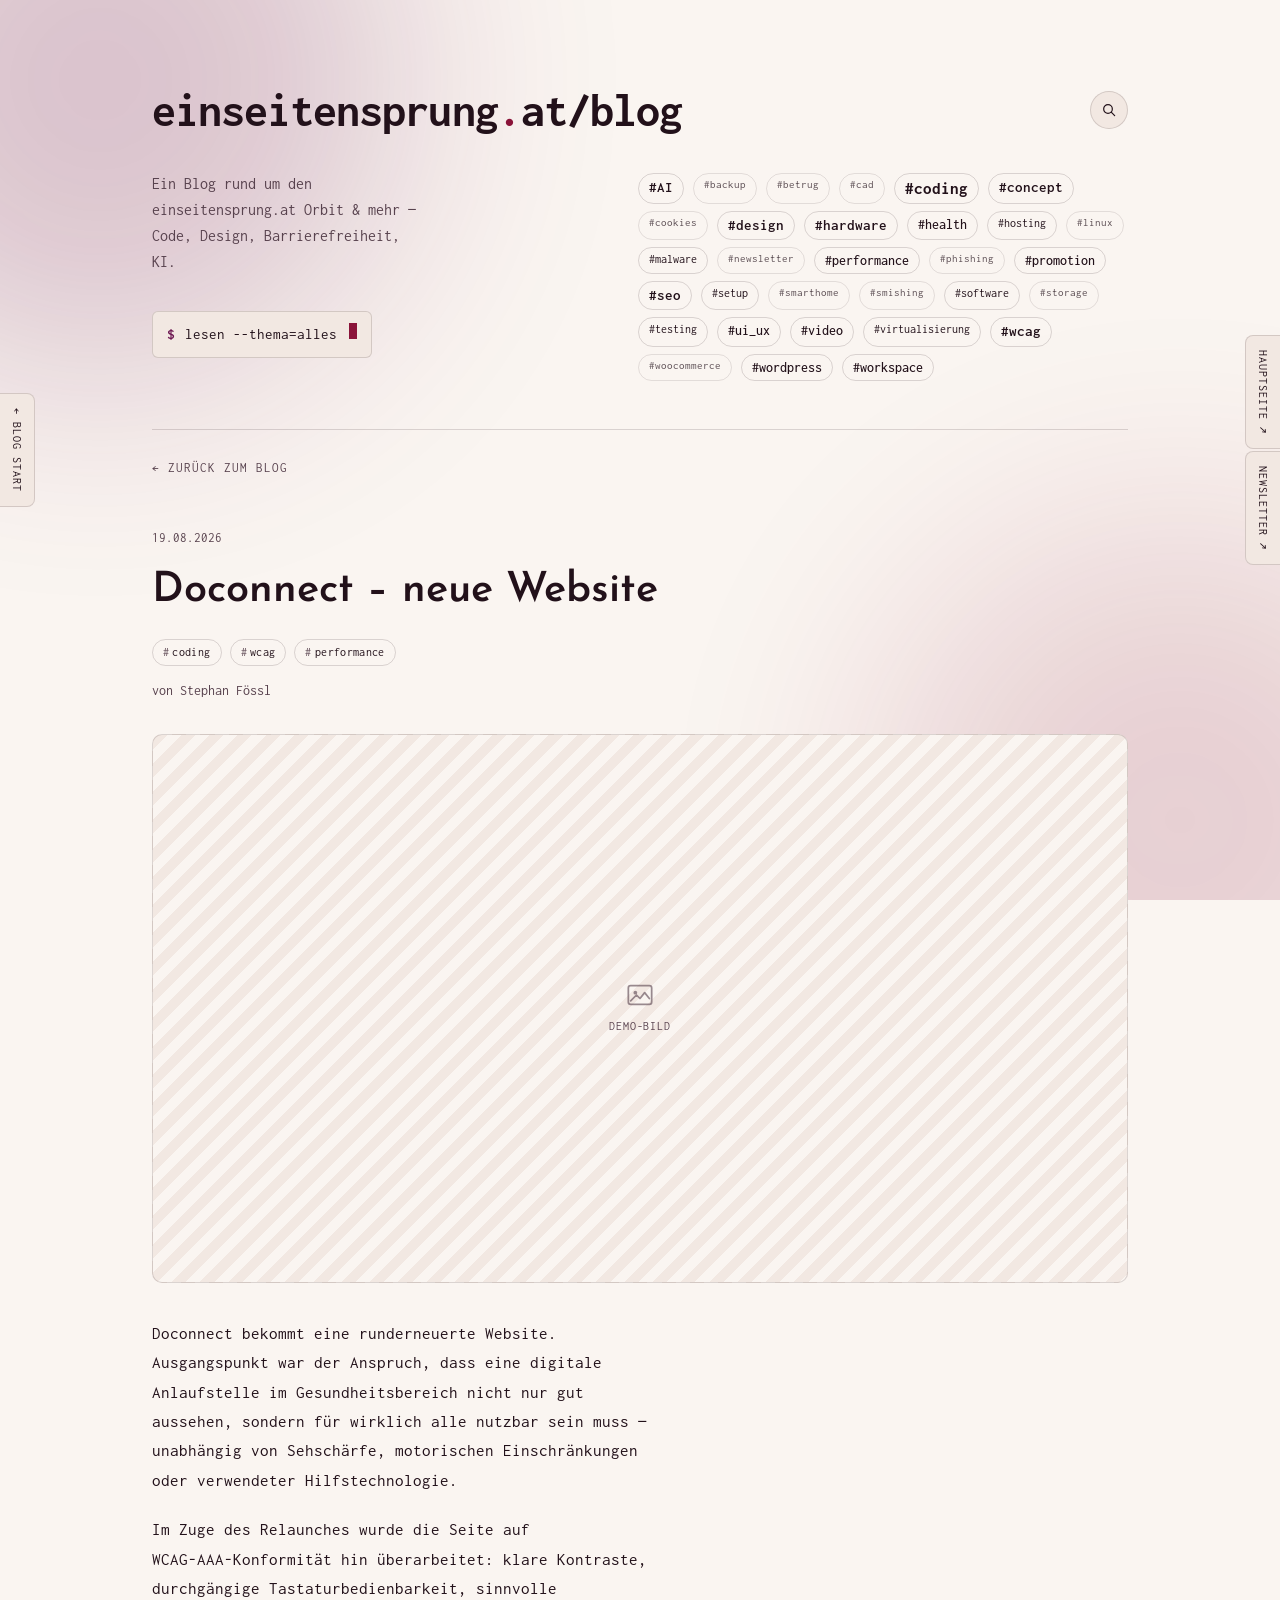
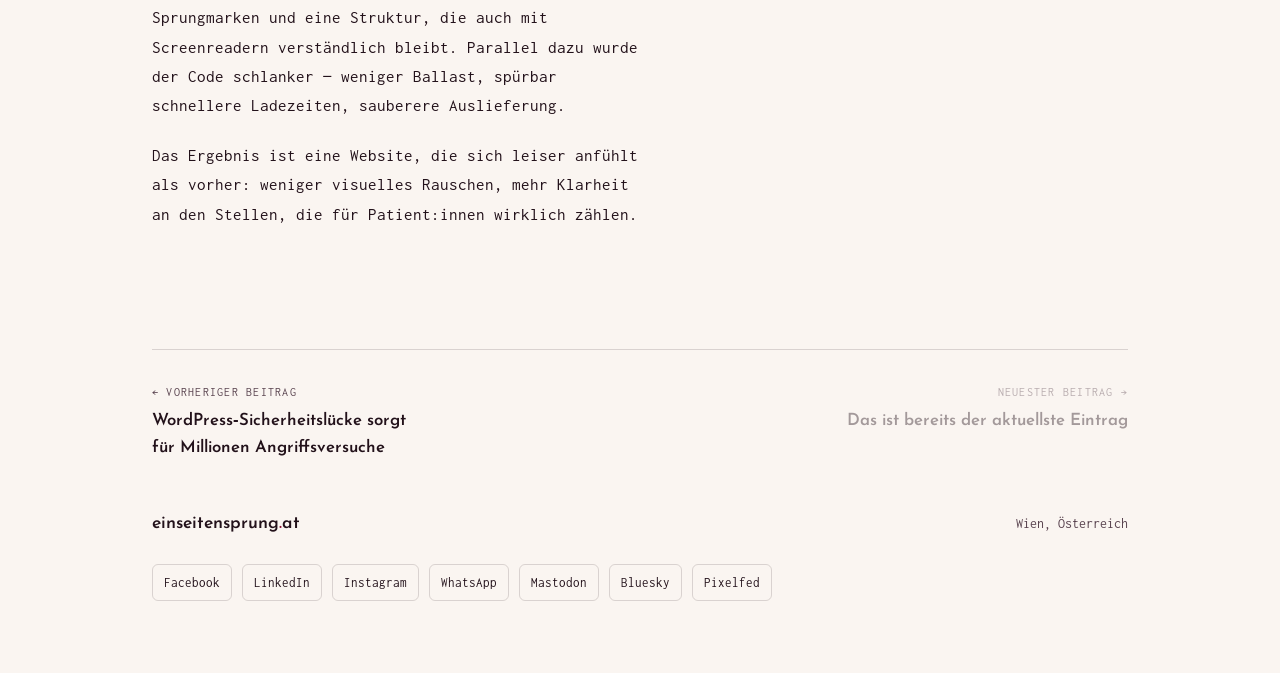
==== commit 6a45c6a3: "Detailseite: Vorheriger/Nächster-Beitrag-Navigation ergänzen Unterhalb des Artikels eine Zeile über " ====
--- a/detail.html
+++ b/detail.html
@@ -123,6 +123,17 @@
         <p>Das Ergebnis ist eine Website, die sich leiser anfühlt als vorher: weniger visuelles Rauschen, mehr Klarheit an den Stellen, die für Patient:innen wirklich zählen.</p>
       </div>
     </article>
+
+    <nav class="post-nav" aria-label="Weitere Beiträge">
+      <a class="post-nav-link post-nav-prev" href="index.html#entry-wordpress-luecke">
+        <span class="post-nav-label">&larr; Vorheriger Beitrag</span>
+        <span class="post-nav-title">WordPress&#8209;Sicherheitslücke sorgt für Millionen Angriffsversuche</span>
+      </a>
+      <span class="post-nav-link post-nav-next post-nav-disabled" aria-disabled="true">
+        <span class="post-nav-label">Neuester Beitrag &rarr;</span>
+        <span class="post-nav-title">Das ist bereits der aktuellste Eintrag</span>
+      </span>
+    </nav>
   </main>
 
   <footer>
--- a/assets/style.css
+++ b/assets/style.css
@@ -112,7 +112,21 @@
   color:var(--ink);
   white-space:nowrap;
 }
-.wordmark a{ color:inherit; text-decoration:none; }
+.wordmark a{
+  color:inherit;
+  text-decoration:none;
+  display:inline-block;
+}
+.wordmark a:hover, .wordmark a:focus-visible{
+  animation:wordmark-glitch 0.5s steps(2, end) infinite;
+}
+@keyframes wordmark-glitch{
+  0%, 100%{ text-shadow:none; transform:translate(0,0); }
+  20%{ text-shadow:-2px 0 var(--magenta), 2px 0 var(--cyan); transform:translate(-1px,0); }
+  40%{ text-shadow:2px 0 var(--magenta), -2px 0 var(--cyan); transform:translate(1px,0); }
+  60%{ text-shadow:-1px 0 var(--magenta), 1px 0 var(--cyan); transform:translate(0,0); }
+  80%{ text-shadow:none; transform:translate(1px,0); }
+}
 .wordmark .dot{
   display:inline-block;
   color:var(--magenta);
@@ -258,6 +272,7 @@
 @media (prefers-reduced-motion: reduce){
   .cursor{ animation:none; opacity:.75; }
   .wordmark .dot{ animation:none; }
+  .wordmark a:hover, .wordmark a:focus-visible{ animation:none; color:var(--magenta); }
   .fab-icon, .fab-icon::before, .fab-icon::after, .fab-menu, .fab-menu a{ transition:none; }
   .search-input, .search-toggle{ transition:none; }
 }
@@ -694,6 +709,46 @@
 }
 .prose p:last-child{ margin-bottom:0; }
 
+.post-nav{
+  display:flex;
+  justify-content:space-between;
+  gap:24px;
+  margin-top:56px;
+  padding-top:32px;
+  border-top:1px solid var(--rule);
+  flex-wrap:wrap;
+}
+.post-nav-link{
+  display:flex;
+  flex-direction:column;
+  gap:6px;
+  max-width:320px;
+  text-decoration:none;
+  color:var(--ink);
+}
+.post-nav-next{
+  margin-left:auto;
+  text-align:right;
+  align-items:flex-end;
+}
+.post-nav-label{
+  font-size:0.78rem;
+  letter-spacing:0.1em;
+  text-transform:uppercase;
+  color:var(--ink-soft);
+}
+.post-nav-title{
+  font-family:'Josefin Sans', sans-serif;
+  font-weight:600;
+  font-size:1.05rem;
+  text-wrap:balance;
+}
+a.post-nav-link:hover .post-nav-title,
+a.post-nav-link:hover .post-nav-label,
+a.post-nav-link:focus-visible .post-nav-title,
+a.post-nav-link:focus-visible .post-nav-label{ color:var(--magenta); }
+.post-nav-disabled{ opacity:.4; cursor:default; }
+
 /* ---------- Footer ---------- */
 
 footer{ padding:48px 0 72px; }
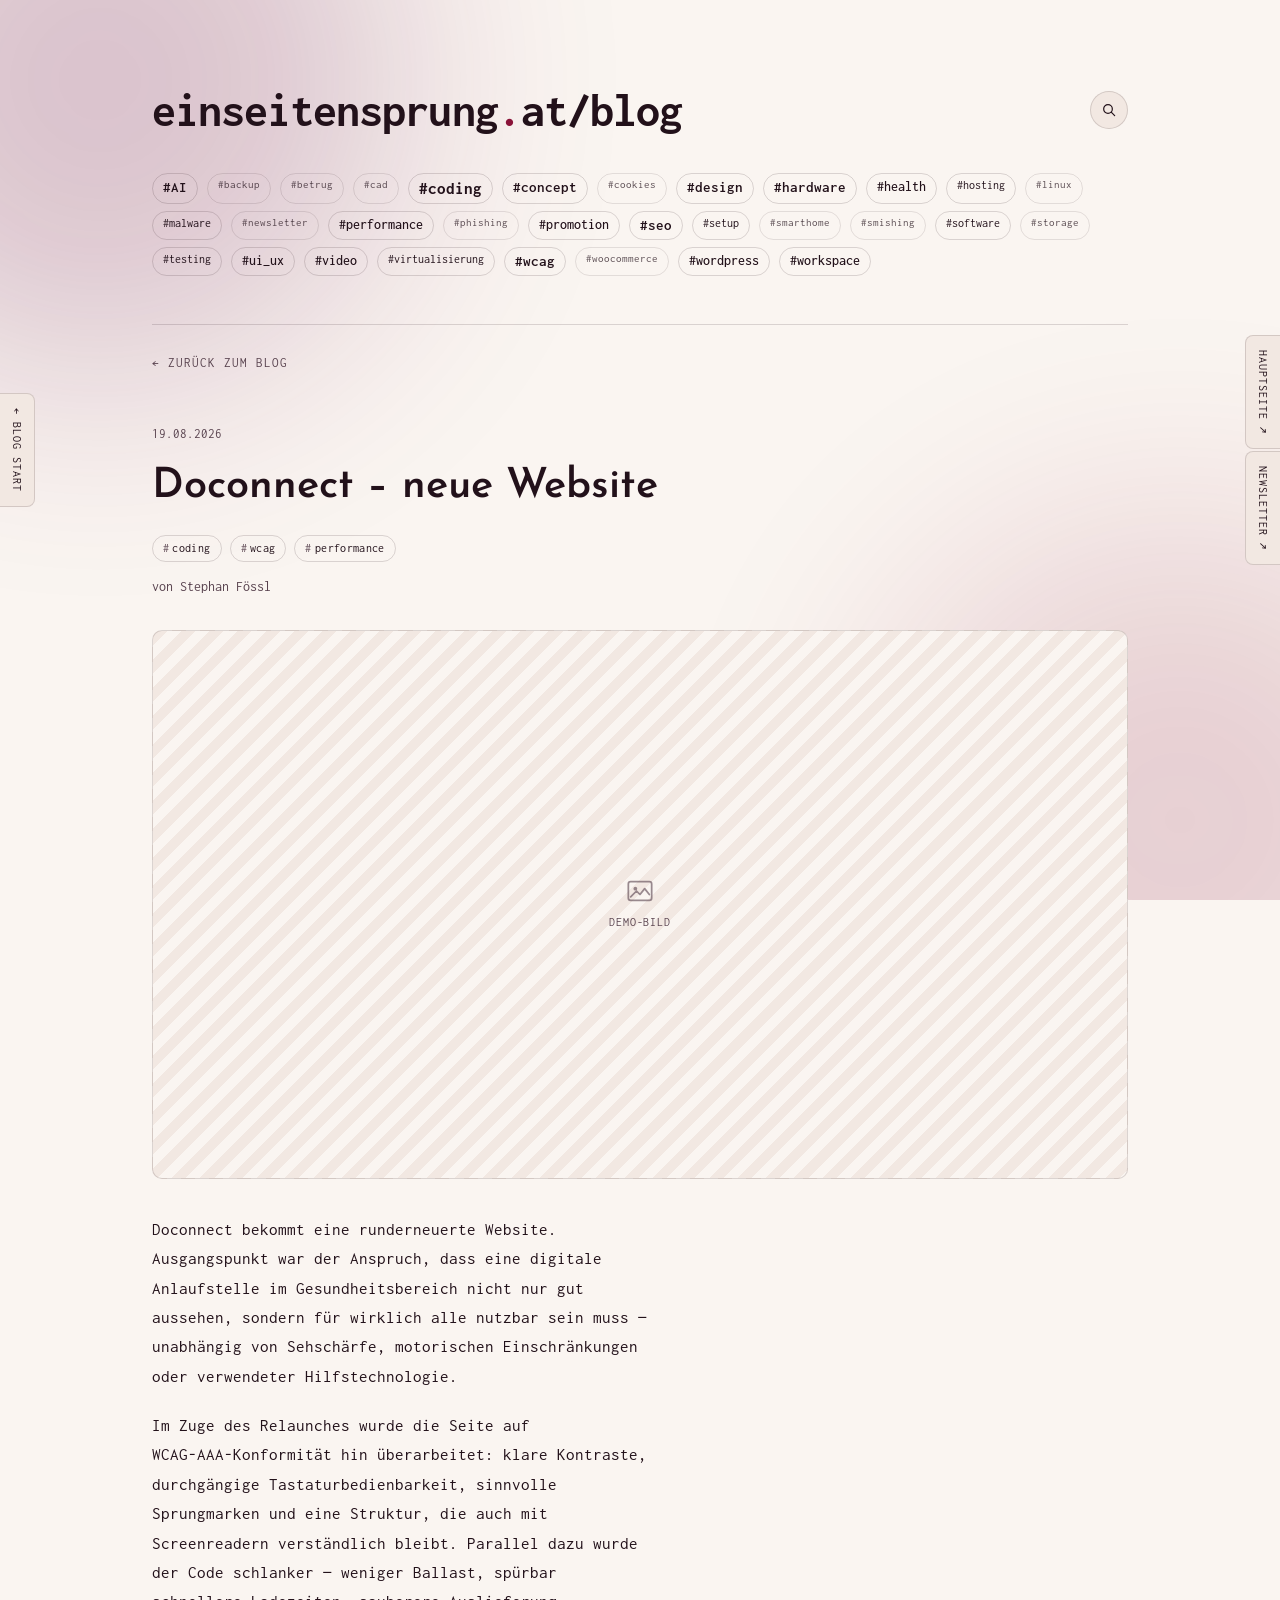
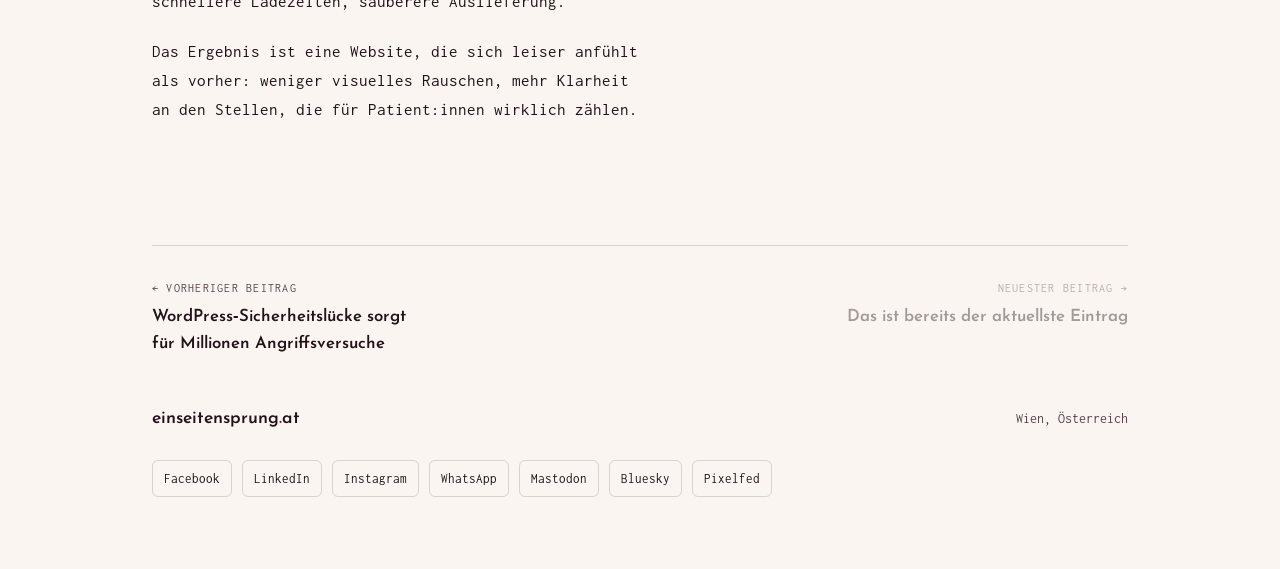
==== commit f30dca69: "Detailseite: Intro/Prompt entfernen, Tag-Cloud über volle Breite Tagline und Terminal-Prompt im Head" ====
--- a/detail.html
+++ b/detail.html
@@ -57,12 +57,6 @@
       </div>
     </div>
     <div class="hero-body">
-      <div class="intro">
-        <p class="tagline">Ein Blog rund um den einseitensprung.at&nbsp;Orbit &amp; mehr &mdash; Code, Design, Barrierefreiheit, KI.</p>
-        <div class="prompt">
-          <span class="sym">$</span> lesen --thema=alles<span class="cursor" aria-hidden="true"></span>
-        </div>
-      </div>
       <nav class="tagcloud" aria-label="Themen">
         <a class="cloud-tag t2 c-plum" href="https://einseitensprung.at/blog/search.asp?tag=AI" target="_blank" rel="noopener">#AI</a>
         <a class="cloud-tag t5 c-blue" href="https://einseitensprung.at/blog/search.asp?tag=backup" target="_blank" rel="noopener">#backup</a>
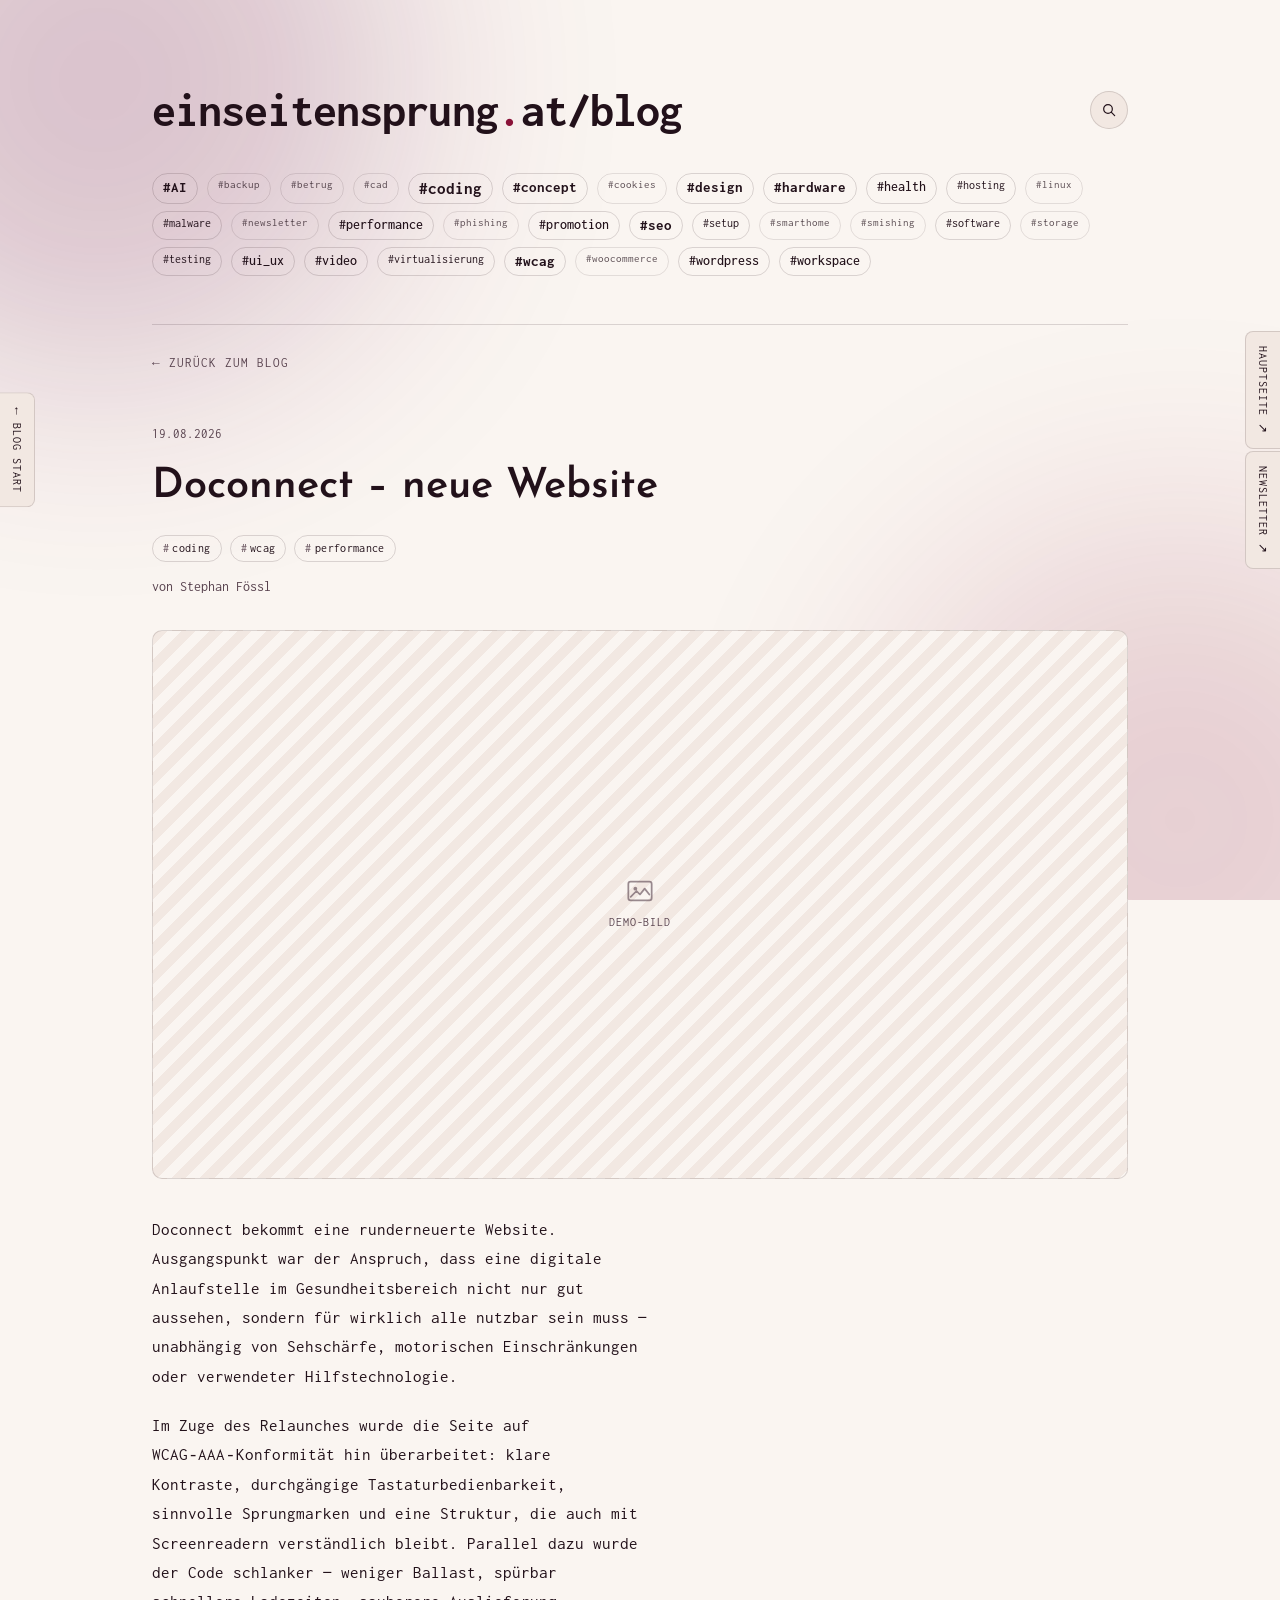
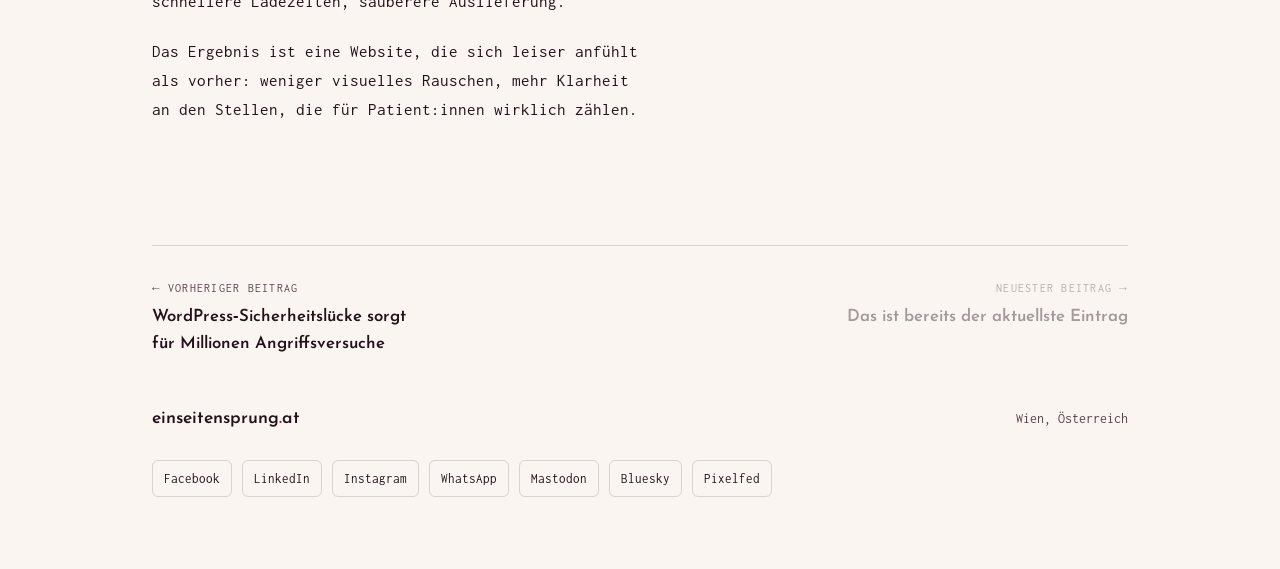
==== commit bc26d30e: "Google Fonts selbst hosten statt extern laden Josefin Sans und Inconsolata als woff2 in assets/fonts" ====
--- a/detail.html
+++ b/detail.html
@@ -5,9 +5,6 @@
 <meta name="viewport" content="width=device-width, initial-scale=1">
 <title>Doconnect &ndash; neue Website · Einseitensprung Blog</title>
 <meta name="description" content="Doconnect bekommt eine runderneuerte Website: WCAG-AAA-konform und spürbar schneller ausgeliefert.">
-<link rel="preconnect" href="https://fonts.googleapis.com">
-<link rel="preconnect" href="https://fonts.gstatic.com" crossorigin>
-<link href="https://fonts.googleapis.com/css2?family=Josefin+Sans:wght@300;500;600;700&family=Inconsolata:wght@400;500;700&display=swap" rel="stylesheet">
 <link rel="stylesheet" href="assets/style.css">
 
 </head>
--- a/assets/style.css
+++ b/assets/style.css
@@ -1,3 +1,53 @@
+@font-face{
+  font-family:'Josefin Sans';
+  font-style:normal;
+  font-weight:300;
+  font-display:swap;
+  src:url('fonts/josefin-sans-300.woff2') format('woff2');
+}
+@font-face{
+  font-family:'Josefin Sans';
+  font-style:normal;
+  font-weight:500;
+  font-display:swap;
+  src:url('fonts/josefin-sans-500.woff2') format('woff2');
+}
+@font-face{
+  font-family:'Josefin Sans';
+  font-style:normal;
+  font-weight:600;
+  font-display:swap;
+  src:url('fonts/josefin-sans-600.woff2') format('woff2');
+}
+@font-face{
+  font-family:'Josefin Sans';
+  font-style:normal;
+  font-weight:700;
+  font-display:swap;
+  src:url('fonts/josefin-sans-700.woff2') format('woff2');
+}
+@font-face{
+  font-family:'Inconsolata';
+  font-style:normal;
+  font-weight:400;
+  font-display:swap;
+  src:url('fonts/inconsolata-400.woff2') format('woff2');
+}
+@font-face{
+  font-family:'Inconsolata';
+  font-style:normal;
+  font-weight:500;
+  font-display:swap;
+  src:url('fonts/inconsolata-500.woff2') format('woff2');
+}
+@font-face{
+  font-family:'Inconsolata';
+  font-style:normal;
+  font-weight:700;
+  font-display:swap;
+  src:url('fonts/inconsolata-700.woff2') format('woff2');
+}
+
 :root{
   --paper:#faf5f1;
   --paper-raised:#f2e8e2;
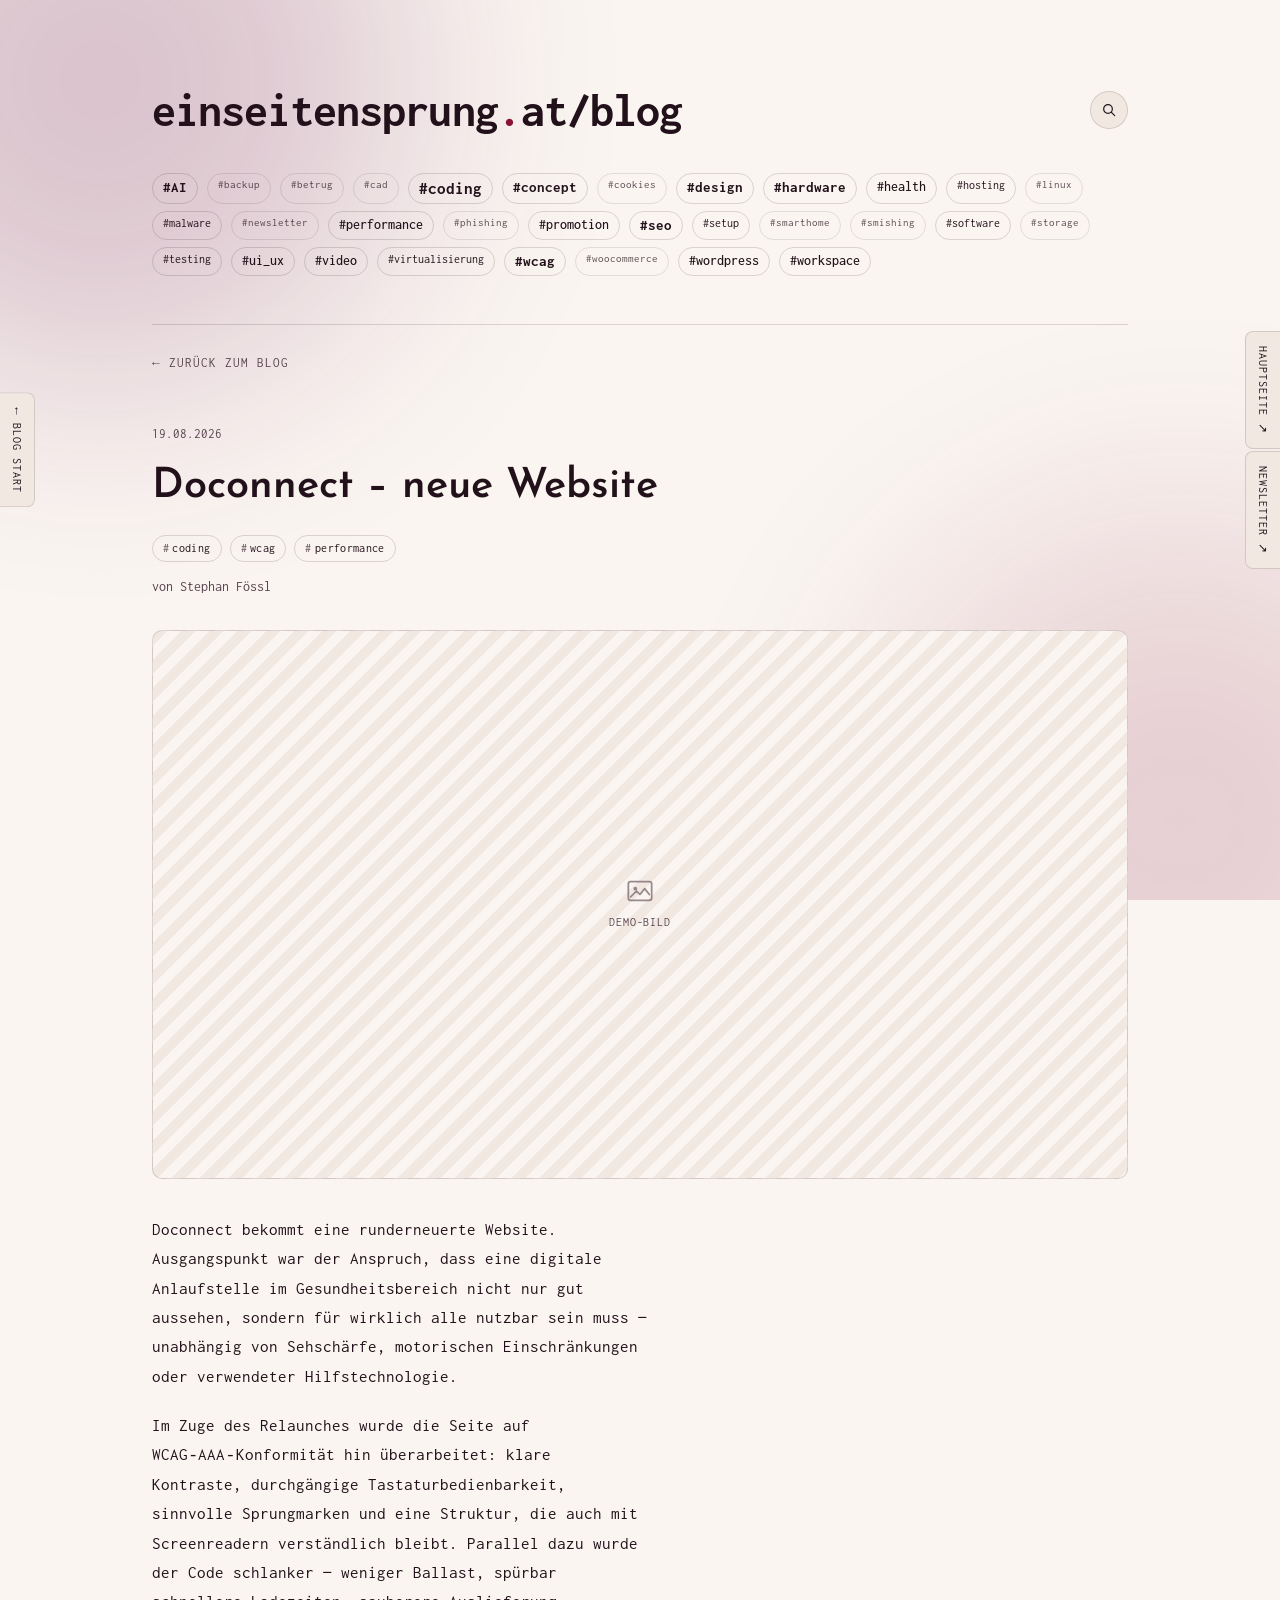
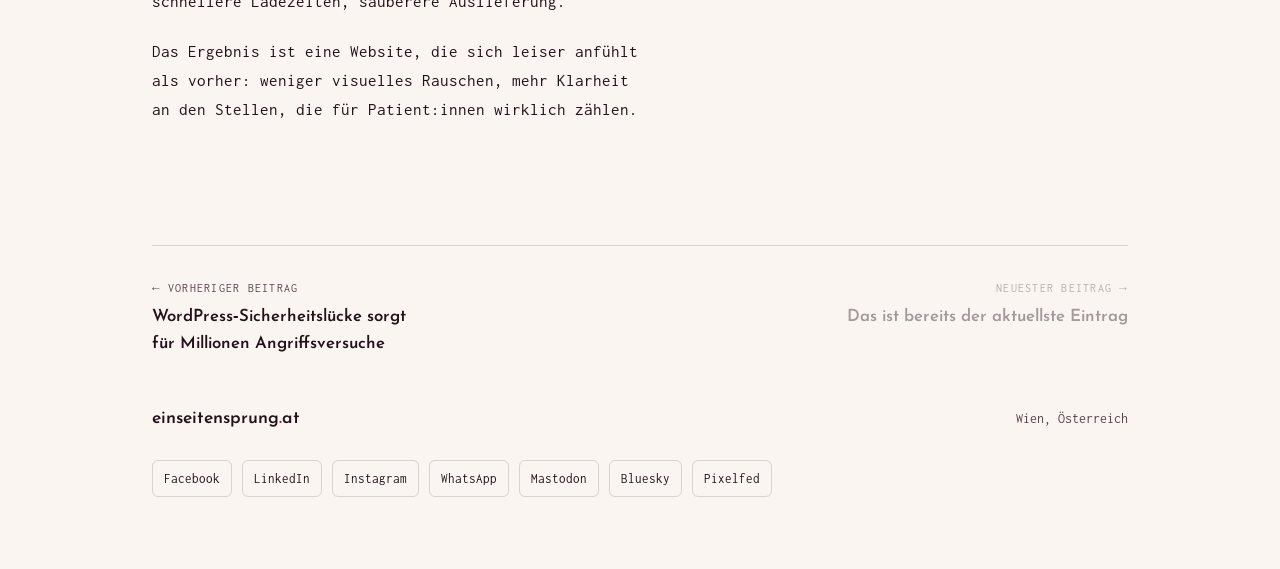
==== commit 1021316b: "Favicon hinzufügen Geometrisches "e"-Icon in den Marken-Farben (Plum-Hintergrund, Magenta-Punkt), pa" ====
--- a/detail.html
+++ b/detail.html
@@ -6,6 +6,11 @@
 <title>Doconnect &ndash; neue Website · Einseitensprung Blog</title>
 <meta name="description" content="Doconnect bekommt eine runderneuerte Website: WCAG-AAA-konform und spürbar schneller ausgeliefert.">
 <link rel="stylesheet" href="assets/style.css">
+<link rel="icon" href="assets/favicon.ico" sizes="any">
+<link rel="icon" type="image/png" sizes="32x32" href="assets/favicon-32x32.png">
+<link rel="icon" type="image/png" sizes="16x16" href="assets/favicon-16x16.png">
+<link rel="icon" type="image/png" sizes="192x192" href="assets/favicon-192.png">
+<link rel="apple-touch-icon" sizes="180x180" href="assets/apple-touch-icon.png">
 
 </head>
 <body>
